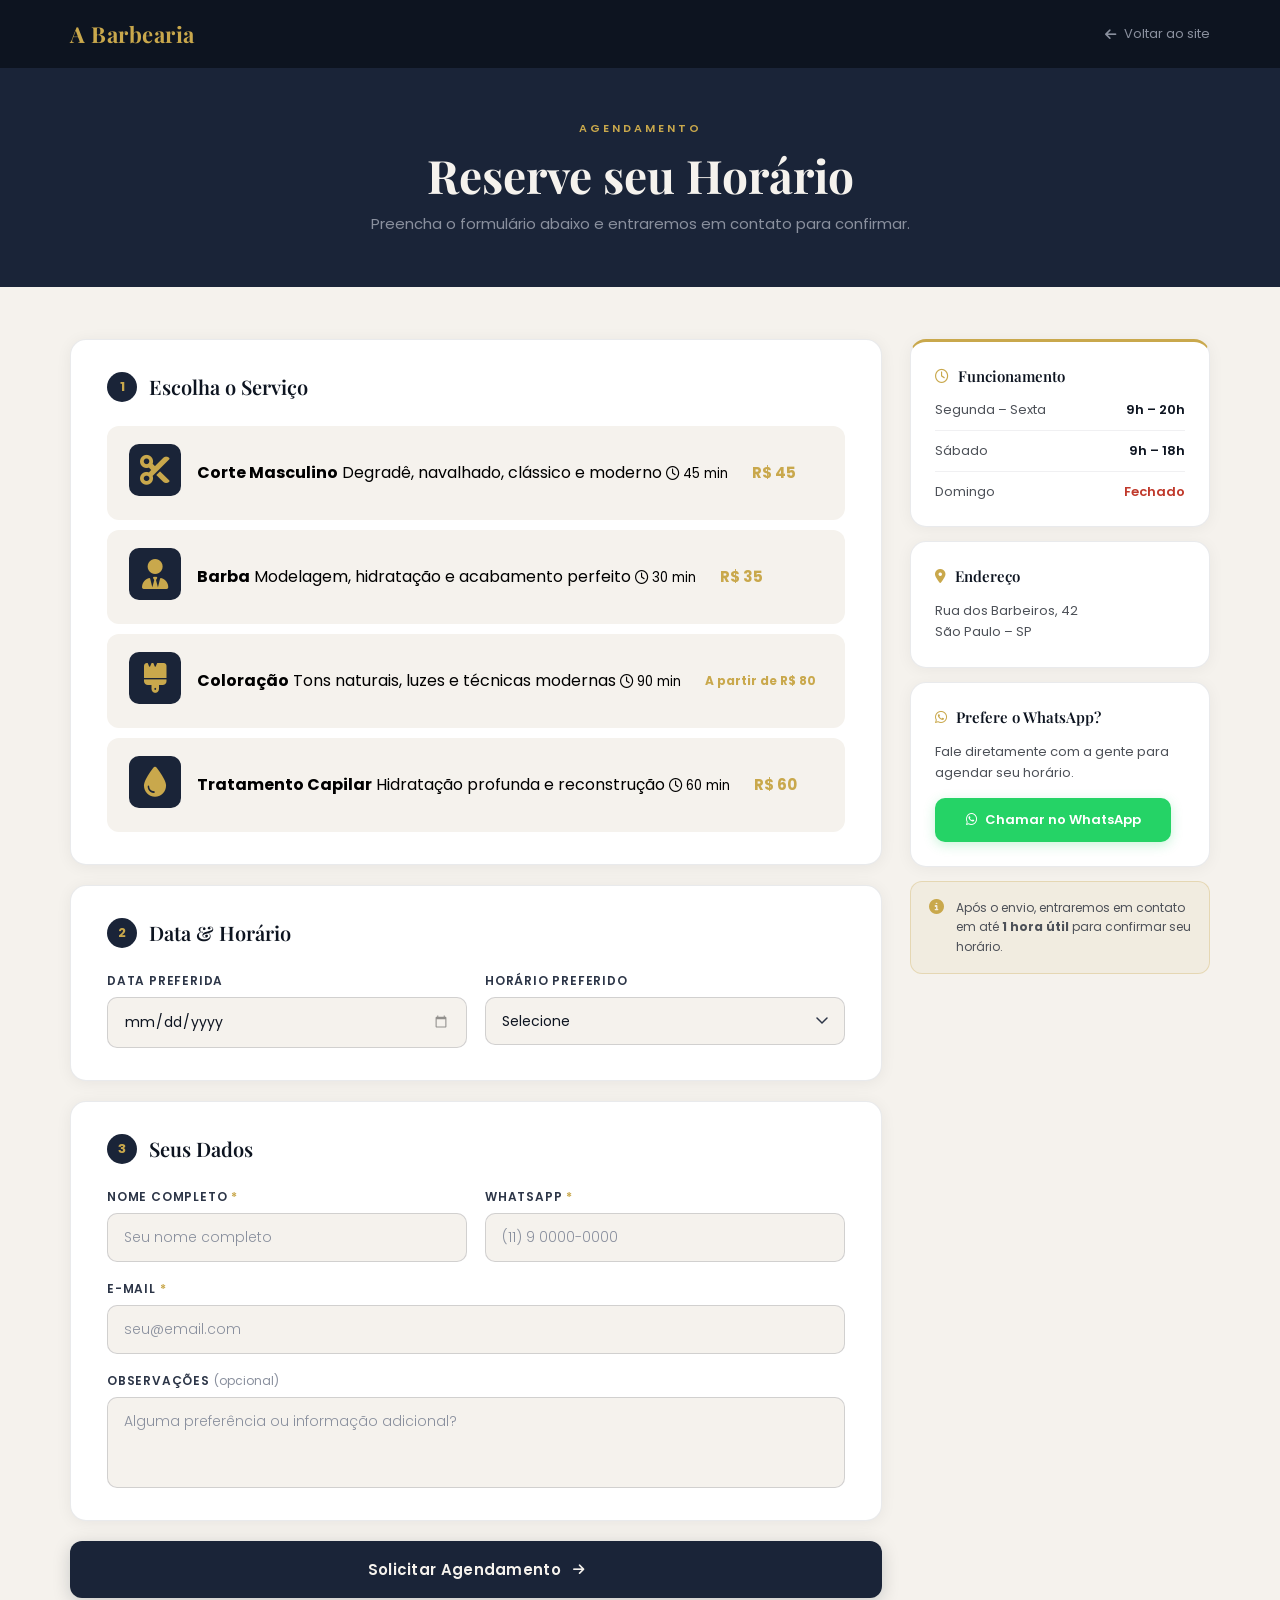
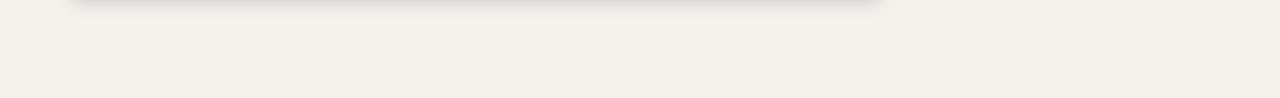
==== pages/agendamento.html @ f1ffbf0a "fix css" ====
<!DOCTYPE html>
<html lang="pt-BR">

<head>
    <meta charset="UTF-8">
    <meta name="viewport" content="width=device-width, initial-scale=1.0">
    <link rel="stylesheet" href="../style/style.css">
    <link rel="stylesheet" href="../style/agendamento.css">
    <link rel="preconnect" href="https://fonts.googleapis.com">
    <link rel="preconnect" href="https://fonts.gstatic.com" crossorigin>
    <link
        href="https://fonts.googleapis.com/css2?family=Playfair+Display:wght@400;500;600;700;800&family=Poppins:wght@300;400;500;600&display=swap"
        rel="stylesheet">
    <link rel="stylesheet" href="https://cdnjs.cloudflare.com/ajax/libs/font-awesome/6.5.0/css/all.min.css">
    <title>Agendamento — A Barbearia</title>
</head>

<body class="pagina-agendamento">

    <!-- Header -->
    <header class="header-agendamento">
        <div class="header-inner">
            <a href="../index.html" class="logo-link">
                <span class="logo-texto">A Barbearia</span>
            </a>
            <a href="../index.html" class="voltar-link">
                <i class="fa-solid fa-arrow-left"></i> Voltar ao site
            </a>
        </div>
    </header>

    <!-- Hero banner -->
    <div class="agendamento-hero">
        <span class="secao-label">Agendamento</span>
        <h1>Reserve seu Horário</h1>
        <p>Preencha o formulário abaixo e entraremos em contato para confirmar.</p>
    </div>

    <!-- Main -->
    <main class="agendamento-main">
        <div class="agendamento-layout">

            <!-- ── Coluna esquerda: Formulário ── -->
            <div class="formulario-wrapper">

                <!-- Bloco 1: Serviço -->
                <div class="form-bloco">
                    <h3><span class="bloco-num">1</span> Escolha o Serviço</h3>
                    <div class="servicos-opcoes">

                        <label class="servico-opcao">
                            <input type="radio" name="servico" value="corte">
                            <div class="opcao-card">
                                <div class="servico-icone">
                                    <i class="fa-solid fa-scissors"></i>
                                </div>
                                <div class="opcao-info">
                                    <strong>Corte Masculino</strong>
                                    <span>Degradê, navalhado, clássico e moderno</span>
                                    <small><i class="fa-regular fa-clock"></i> 45 min</small>
                                </div>
                                <span class="opcao-preco">R$ 45</span>
                            </div>
                        </label>

                        <label class="servico-opcao">
                            <input type="radio" name="servico" value="barba">
                            <div class="opcao-card">
                                <div class="servico-icone">
                                    <i class="fa-solid fa-user-tie"></i>
                                </div>
                                <div class="opcao-info">
                                    <strong>Barba</strong>
                                    <span>Modelagem, hidratação e acabamento perfeito</span>
                                    <small><i class="fa-regular fa-clock"></i> 30 min</small>
                                </div>
                                <span class="opcao-preco">R$ 35</span>
                            </div>
                        </label>

                        <label class="servico-opcao">
                            <input type="radio" name="servico" value="coloracao">
                            <div class="opcao-card">
                                <div class="servico-icone">
                                    <i class="fa-solid fa-brush"></i>
                                </div>
                                <div class="opcao-info">
                                    <strong>Coloração</strong>
                                    <span>Tons naturais, luzes e técnicas modernas</span>
                                    <small><i class="fa-regular fa-clock"></i> 90 min</small>
                                </div>
                                <span class="opcao-preco destaque">A partir de R$ 80</span>
                            </div>
                        </label>

                        <label class="servico-opcao">
                            <input type="radio" name="servico" value="tratamento">
                            <div class="opcao-card">
                                <div class="servico-icone">
                                    <i class="fa-solid fa-droplet"></i>
                                </div>
                                <div class="opcao-info">
                                    <strong>Tratamento Capilar</strong>
                                    <span>Hidratação profunda e reconstrução</span>
                                    <small><i class="fa-regular fa-clock"></i> 60 min</small>
                                </div>
                                <span class="opcao-preco">R$ 60</span>
                            </div>
                        </label>

                    </div>
                </div>

                <!-- Bloco 2: Data & Horário -->
                <div class="form-bloco">
                    <h3><span class="bloco-num">2</span> Data & Horário</h3>
                    <div class="data-horario-row">
                        <div class="campo">
                            <label for="data">Data preferida</label>
                            <input type="date" id="data" name="data">
                        </div>
                        <div class="campo">
                            <label for="horario">Horário preferido</label>
                            <select id="horario" name="horario">
                                <option value="" disabled selected>Selecione</option>
                                <option>09:00</option>
                                <option>09:30</option>
                                <option>10:00</option>
                                <option>10:30</option>
                                <option>11:00</option>
                                <option>11:30</option>
                                <option>14:00</option>
                                <option>14:30</option>
                                <option>15:00</option>
                                <option>15:30</option>
                                <option>16:00</option>
                                <option>16:30</option>
                                <option>17:00</option>
                                <option>17:30</option>
                                <option>18:00</option>
                                <option>18:30</option>
                                <option>19:00</option>
                                <option>19:30</option>
                            </select>
                        </div>
                    </div>
                </div>

                <!-- Bloco 3: Dados pessoais -->
                <div class="form-bloco">
                    <h3><span class="bloco-num">3</span> Seus Dados</h3>
                    <div class="campos-grid">

                        <div class="campo">
                            <label for="nome">Nome completo <span class="obrigatorio">*</span></label>
                            <input type="text" id="nome" name="nome" placeholder="Seu nome completo">
                        </div>

                        <div class="campo">
                            <label for="telefone">WhatsApp <span class="obrigatorio">*</span></label>
                            <input type="tel" id="telefone" name="telefone" placeholder="(11) 9 0000-0000">
                        </div>

                        <div class="campo campo-full">
                            <label for="email">E-mail <span class="obrigatorio">*</span></label>
                            <input type="email" id="email" name="email" placeholder="seu@email.com">
                        </div>

                        <div class="campo campo-full">
                            <label for="observacoes">Observações <span
                                    style="font-weight:400;text-transform:none;letter-spacing:0;color:var(--color-gray)">(opcional)</span></label>
                            <textarea id="observacoes" name="observacoes" rows="3"
                                placeholder="Alguma preferência ou informação adicional?"></textarea>
                        </div>

                    </div>
                </div>

                <button class="btn-agendar" type="submit">
                    Solicitar Agendamento <i class="fa-solid fa-arrow-right"></i>
                </button>

            </div>

            <!-- ── Coluna direita: Aside ── -->
            <aside class="agendamento-aside">

                <div class="aside-bloco destaque-aside">
                    <h4><i class="fa-regular fa-clock"></i> Funcionamento</h4>
                    <ul class="horarios-lista">
                        <li><span>Segunda – Sexta</span><strong>9h – 20h</strong></li>
                        <li><span>Sábado</span><strong>9h – 18h</strong></li>
                        <li class="fechado"><span>Domingo</span><strong>Fechado</strong></li>
                    </ul>
                </div>

                <div class="aside-bloco">
                    <h4><i class="fa-solid fa-location-dot"></i> Endereço</h4>
                    <p>Rua dos Barbeiros, 42<br>São Paulo – SP</p>
                </div>

                <div class="aside-bloco">
                    <h4><i class="fa-brands fa-whatsapp"></i> Prefere o WhatsApp?</h4>
                    <p>Fale diretamente com a gente para agendar seu horário.</p>
                    <a href="https://wa.me/+5511917957905" class="btn-whatsapp" target="_blank">
                        <i class="fa-brands fa-whatsapp"></i> Chamar no WhatsApp
                    </a>
                </div>

                <div class="aside-aviso">
                    <i class="fa-solid fa-circle-info"></i>
                    <p>Após o envio, entraremos em contato em até <strong>1 hora útil</strong> para confirmar seu
                        horário.</p>
                </div>

            </aside>

        </div>
    </main>

</body>

</html>
---- style/style.css ----
@import url('https://fonts.googleapis.com/css2?family=Poppins:ital,wght@0,100;0,200;0,300;0,400;0,500;0,600;0,700;0,800;0,900;1,100;1,200;1,300;1,400;1,500;1,600;1,700;1,800;1,900&family=Saira+Stencil:ital,wght@0,100..900;1,100..900&family=UnifrakturMaguntia&display=swap');
@import url('https://fonts.googleapis.com/css2?family=Playfair+Display:ital,wght@0,400..900;1,400..900&family=Poppins:ital,wght@0,100;0,200;0,300;0,400;0,500;0,600;0,700;0,800;0,900;1,100;1,200;1,300;1,400;1,500;1,600;1,700;1,800;1,900&family=Saira+Stencil:ital,wght@0,100..900;1,100..900&family=UnifrakturMaguntia&display=swap');

* {
    margin: 0px;
    padding: 0px;
}

:root {
    --color-black: #0D1420;
    --color-navy: #1A2438;
    --color-charcoal: #2C3547;
    --color-gray: #8A909E;
    --color-paragraf: #4d5158;
    --color-gold: #C9A84C;
    --color-offwhite: #F5F2ED;
}

html {
    scroll-behavior: smooth;
}

/* --- NAV BAR --- */
.navbar {
    display: flex;
    justify-content: space-between;
    align-items: center;
    padding: 20px 50px;
    background-color: var(--color-offwhite);
}

.navbar .logo img {
    max-height: 60px;
    width: auto;
}

.navbar nav .navlink {
    display: flex;
    list-style: none;
    gap: 30px;
}

.navbar nav .navlink a {
    font-family: 'Poppins', sans-serif;
    text-decoration: none;
    color: var(--color-black);
    font-size: 16px;
    font-weight: 500;
    transition: all 0.2s ease;
}

.navbar nav .navlink a:hover {
    color: var(--color-gold);
}

/* --- BOTÕES (Nav e Hero) --- */
.btn {
    font-family: 'Poppins', sans-serif;
    padding: 16px 24px;
    border-radius: 10px;
    text-decoration: none;
    font-weight: 500;
    font-size: 16px;
    transition: all 0.3s ease;
    display: inline-block;
}

.btn:hover {
    transform: translateY(-4px);
}

.btn-primary {
    background-color: var(--color-gold);
    color: var(--color-black);
    border: none;
}

.btn-primary:hover {
    background-color: #a78a3d;
}

.btn-outline {
    background-color: transparent;
    color: var(--color-offwhite);
    border: 1px solid var(--color-offwhite);
}

.btn-outline:hover {
    background-color: var(--color-offwhite);
    color: var(--color-black);
}

/* --- HERO SECTION --- */
.hero {
    background-color: var(--color-navy);
    padding: 80px 50px;
    min-height: 60vh;
    display: flex;
    flex-direction: column;
    justify-content: center;
}

.hero-content {
    max-width: 600px;
}

.eyebrow {
    font-family: 'Poppins', sans-serif;
    color: var(--color-gold);
    font-size: 14px;
    font-weight: 600;
    letter-spacing: 1px;
    text-transform: uppercase;
    display: block;
    margin-bottom: 20px;
}

.hero h1 {
    font-family: 'Playfair Display', serif;
    font-size: 56px;
    line-height: 1.2;
    margin-bottom: 20px;
    color: var(--color-offwhite);
}

.hero-description {
    font-family: 'Poppins', sans-serif;
    color: var(--color-gray);
    font-size: 18px;
    line-height: 1.6;
    margin-bottom: 40px;
    max-width: 500px;
}

.hero-buttons {
    display: flex;
    gap: 20px;
    margin-bottom: 50px;
}

/* --- ESTATÍSTICAS DO HERO --- */
.hero-stats {
    display: flex;
    gap: 40px;
}

.stat-item h3 {
    font-family: 'Playfair Display', serif;
    color: var(--color-gold);
    font-size: 28px;
    margin-bottom: 5px;
}

.stat-item p {
    font-family: 'Poppins', sans-serif;
    color: var(--color-gray);
    font-size: 14px;
}

.star {
    font-size: 20px;
}

/* --- TRUST BAR --- */
.trust-bar {
    background-color: var(--color-charcoal);
    padding: 25px 50px;
}

.trust-list {
    display: flex;
    justify-content: space-between;
    list-style: none;
    color: var(--color-offwhite);
    font-family: 'Poppins', sans-serif;
    font-size: 14px;
}

/* ========================================
SEÇÃO: NOSSOS SERVIÇOS
======================================== */

.servicos {
    background-color: var(--color-offwhite);
    padding: 80px 80px 170px;
    
}

.servicos-header {
    display: flex;
    flex-direction: column;
    align-items: center;
    text-align: center;
    margin-bottom: 50px;
}

.secao-label {
    font-family: 'Poppins', sans-serif;
    font-size: 12px;
    font-weight: 600;
    letter-spacing: 2px;
    color: var(--color-gold);
    text-transform: uppercase;
    margin-bottom: 12px;
}

.servicos-header h2 {
    font-family: 'Playfair Display', serif;
    font-size: 42px;
    font-weight: 700;
    color: var(--color-black);
    margin-bottom: 12px;
}

.servicos-header p {
    font-family: 'Poppins', sans-serif;
    font-size: 16px;
    font-weight: 400;
    color: var(--color-paragraf);
}

.servicos-grid {
    display: grid;
    grid-template-columns: repeat(4, 1fr);
    gap: 24px;
    max-width: 1200px;
    margin: 0 auto;
}

.servico-card {
    background-color: #ffffff;
    border-radius: 12px;
    padding: 28px 24px;
    display: flex;
    flex-direction: column;
    gap: 10px;
    box-shadow: 0 2px 12px rgba(13, 20, 32, 0.07);
    transition: transform 0.25s ease, box-shadow 0.25s ease;
    border: 1px solid rgba(138, 144, 158, 0.15);
}

.servico-card:hover {
    transform: translateY(-5px);
    box-shadow: 0 8px 28px rgba(13, 20, 32, 0.13);
}

.servico-icone {
    font-size: 30px;
    background-color: var(--color-navy);
    width: 52px;
    height: 52px;
    border-radius: 10px;
    display: flex;
    align-items: center;
    justify-content: center;
    margin-bottom: 6px;
}

.servico-icone i{
    color: var(--color-gold);
}

.servico-card h3 {
    font-family: 'Playfair Display', serif;
    font-size: 18px;
    font-weight: 600;
    color: var(--color-black);
}

.servico-card p {
    font-family: 'Poppins', sans-serif;
    font-size: 13px;
    font-weight: 400;
    color: var(--color-paragraf);
    line-height: 1.5;
    flex: 1;
}

.servico-rodape {
    display: flex;
    align-items: center;
    justify-content: space-between;
    margin-top: 12px;
    padding-top: 16px;
    border-top: 1px solid rgba(138, 144, 158, 0.2);
}

.servico-preco {
    font-family: 'Poppins', sans-serif;
    font-size: 15px;
    font-weight: 600;
    color: var(--color-gold);
}

.destaque-preco {
    font-size: 13px;
}

.servico-link {
    font-family: 'Poppins', sans-serif;
    font-size: 14px;
    font-weight: 500;
    color: var(--color-navy);
    text-decoration: none;
    border: var(--color-navy) 2px solid;
    padding: 10px;
    border-radius: 10px;
    transition: all 0.3s ease;
}

.servico-link:hover {
    color: var(--color-offwhite);
    letter-spacing: 0.5px;
    transform: scale(1.1);
    background-color: var(--color-navy);

}

/* ========================================
   SEÇÃO: GALERIA DE ESTILOS
   ======================================== */

.galeria {
    background-color: var(--color-black);
    padding: 92px 80px 82px;
}

.galeria-header {
    display: flex;
    flex-direction: column;
    align-items: center;
    text-align: center;

    margin-bottom: 42px;
}

.galeria-header h2 {
    font-family: 'Playfair Display', serif;
    font-size: 42px;
    font-weight: 700;
    line-height: 1.1;

    color: var(--color-offwhite);
}

/* ========================================
   GRID DA GALERIA
   ======================================== */

.galeria-grid {
    max-width: 1200px;

    margin: 0 auto;

    display: grid;

    grid-template-columns: 1.32fr 1fr 1fr 1.32fr;

    grid-template-rows: 200px 200px;
  
    gap: 12px;

    grid-template-areas:
        "foto1 foto2 foto4 foto6"
        "foto1 foto3 foto5 foto6";
}

/* ========================================
   POSICIONAMENTO DAS FOTOS
   ======================================== */

.foto-1 {
    grid-area: foto1;
}

.foto-2 {
    grid-area: foto2;
}

.foto-3 {
    grid-area: foto3;
}

.foto-4 {
    grid-area: foto4;
}

.foto-5 {
    grid-area: foto5;
}

.foto-6 {
    grid-area: foto6;
}

/* ========================================
   ITENS
   ======================================== */

.galeria-item {
    position: relative;

    background-color: var(--color-charcoal);

    border-radius: 8px;

    overflow: hidden;

    cursor: pointer;
}

.galeria-item img {
    width: 100%;
    height: 100%;

    display: block;

    object-fit: cover;
}

/* ========================================
   HOVER OVERLAY
   ======================================== */

.galeria-item::after {
    content: '';

    position: absolute;
    inset: 0;

    background-color: rgba(13, 20, 32, 0);

    transition: background-color 0.3s ease;
}

.galeria-item:hover::after {
    background-color: rgba(13, 20, 32, 0.45);
}


.galeria-botao {
    display: flex;
    justify-content: center;
    margin-top: 34px;
}

.btn-galeria {
    font-family: 'Poppins', sans-serif;
    font-size: 15px;
    font-weight: 400;
    color: var(--color-offwhite);
    text-decoration: none;
    border: 1px solid var(--color-offwhite);
    padding: 14px 36px;
    border-radius: 8px;
    transition: all 0.3s ease;
}

.btn-galeria:hover {
    background-color: var(--color-offwhite);
    color: var(--color-black);
    transform: translateY(-3px);
}

/* ========================================
   RESPONSIVO
   ======================================== */
@media (max-width: 900px) {

    .galeria {
        padding: 72px 24px;
    }

    .galeria-grid {
        grid-template-columns: 1fr 1fr;

        grid-template-rows: repeat(4, 200px);

        grid-template-areas:
            "foto1 foto1"
            "foto2 foto4"
            "foto3 foto5"
            "foto6 foto6";
    }
}

@media (max-width: 520px) {

    .galeria-header h2 {
        font-size: 34px;
    }

    .galeria-grid {
        grid-template-columns: 1fr;

        grid-template-rows: repeat(6, 200px);

        grid-template-areas:
            "foto1"
            "foto2"
            "foto3"
            "foto4"
            "foto5"
            "foto6";
    }
}


.quem-somos {
    background-color: var(--color-offwhite);
    display: flex;
    justify-content: center;
    align-items: center;
    text-align: center;
    padding: 50px;
    gap: 100px;
    height: 425px;
}

.quem-somos .textos {
    display: flex;
    flex-direction: column;
    text-align: start;
    max-width: 550px;
}

.quem-somos .textos h1 {
    font-family: 'Playfair Display', serif;
    font-size: 16px;
    font-weight: 500;
    color: var(--color-gold);
    margin-bottom: 20px;
}

.quem-somos .textos h2 {
    font-family: 'Playfair Display', serif;
    font-size: 36px;
    font-weight: 500;
    color: var(--color-black);
    margin-bottom: 20px;
}

.quem-somos .textos p {
    font-family: 'Poppins', sans-serif;
    font-size: 18px;
    font-weight: 400;
    color: var(--color-paragraf);
    margin-bottom: 30px;
    text-align: justify;
}

.quem-somos .textos a {
    font-family: 'Poppins', sans-serif;
    font-size: 16px;
    font-weight: 400;
    color: var(--color-offwhite);
    width: fit-content;
    background-color: var(--color-navy);
    margin-bottom: 20px;
    text-decoration: none;
    padding: 16px;
    border-radius: 10px;
    transition: all 0.2s ease;
}

.quem-somos .textos a:hover {
    background-color: var(--color-charcoal);
    transform: translateY(-4px);
}

.quem-somos .barbeiros {
    display: flex;
    gap: 60px;
}

.quem-somos .barbeiros-grid {
    display: flex;
    flex-direction: column;
    text-align: center;
    justify-content: center;
}

.quem-somos .barbeiros-grid img {
    background-color: var(--color-charcoal);
    width: 225px;
    height: 250px;
    border-radius: 10px;
    margin-bottom: 10px;
}

.quem-somos .barbeiros-grid h3 {
    font-family: 'Playfair Display', serif;
    font-size: 18px;
    font-weight: 400;
    color: var(--color-black);
}

.quem-somos .barbeiros-grid p {
    font-family: 'Poppins', sans-serif;
    font-size: 14px;
    font-weight: 400;
    color: var(--color-gold);
}

.depoimentos {
    background-color: var(--color-navy);
    display: flex;
    flex-direction: column;
    justify-content: center;
    align-items: center;
    text-align: center;
    padding: 50px;
    height: 400px;
}

.depoimentos h1 {
    font-family: 'Playfair Display', serif;
    font-size: 14px;
    font-weight: 500;
    color: var(--color-gold);
    margin-bottom: 10px;
}

.depoimentos h2 {
    font-family: 'Playfair Display', serif;
    font-size: 46px;
    font-weight: 600;
    color: var(--color-offwhite);
    margin-bottom: 50px;
}

.depoimentos .depoimentos-container {
    display: flex;
    gap: 30px;
}

.depoimentos .depoimentos-container .depoimentos-grid {
    display: flex;
    flex-direction: column;
    text-align: start;
    justify-content: start;
    background-color: var(--color-charcoal);
    padding: 30px;
    border-radius: 10px;
    border: 1px solid var(--color-gray);
    box-shadow: 0px 0px 10px 0px rgba(0, 0, 0, 0.25);
}

.depoimentos .depoimentos-container .depoimentos-grid .estrelas {
    font-family: 'Poppins', sans-serif;
    font-size: 14px;
    font-weight: 400;
    color: var(--color-gold);
    margin-bottom: 10px;
}

.depoimentos .depoimentos-container .depoimentos-grid p {
    font-family: 'Poppins', sans-serif;
    font-size: 14px;
    font-weight: 400;
    color: var(--color-offwhite);
    margin-bottom: 10px;
    text-align: justify;
}

.depoimentos .depoimentos-container .depoimentos-grid hr {
    margin-top: 25px;
    margin-bottom: 10px;
}

.cta {
    display: flex;
    flex-direction: column;
    justify-content: center;
    align-items: center;
    text-align: center;
    padding: 50px;
    background-color: var(--color-black);
}

.cta .textos h1 {
    font-family: 'Playfair Display', serif;
    font-size: 42px;
    font-weight: 800;
    color: var(--color-offwhite);
    margin-bottom: 10px;
}

.cta .textos p {
    font-family: 'Poppins', sans-serif;
    font-size: 16px;
    font-weight: 400;
    color: #a3a9b7;
    margin-bottom: 50px;
}

.cta .botoes a {
    font-family: 'Poppins', sans-serif;
    font-size: 16px;
    font-weight: 400;
    color: var(--color-offwhite);
    text-decoration: none;
    padding: 16px;
    border-radius: 10px;
    transition: all 0.3s ease;
    display: inline-block;
}

.cta .botoes a:hover {
    transform: translateY(-4px);
}

.cta .botoes a.agendar-horario {
    background-color: var(--color-gold);
    margin-right: 10px;
    color: var(--color-black);
}

.cta .botoes a.agendar-horario:hover {
    background-color: #a78a3d;
}

.cta .botoes a.ver-servicos {
    border: 1px solid var(--color-offwhite);
    color: var(--color-offwhite);
}

.cta .botoes a.ver-servicos:hover {
    background-color: var(--color-offwhite);
    color: var(--color-black);
}

footer {
    display: flex;
    flex-direction: column;
    justify-content: space-between;
    align-items: center;
    text-align: center;
    padding: 50px;
    background-color: var(--color-black);
    color: var(--color-offwhite);
}

footer .footer-container {
    display: flex;
    justify-content: space-between;
    gap: 120px;
}

footer .footer-container .brand .logo img {
    width: 120px;
}

footer .footer-container .brand address {
    text-align: start;
    color: #8A909E;
    font-size: 16px;
}

footer .footer-container nav {
    display: flex;
    text-align: start;
    justify-content: start;
}

footer .footer-container .links {
    display: flex;
    flex-direction: column;
    text-align: start;
    justify-content: start;
    margin: 0px 30px 0px 30px;
}

footer .footer-container .links h4 {
    margin-bottom: 10px;
}

footer .footer-container .links ul li {
    list-style: none;
    margin-bottom: 2px;
    color: #8A909E;
}

footer .footer-container .links ul li a {
    text-decoration: none;
    transition: all 0.1s ease;
    color: #8A909E;
}

footer .footer-container .links ul li a:hover {
    color: var(--color-offwhite);
    text-decoration: underline;
}

footer .social {
    display: flex;
    flex-direction: column;
    gap: 20px;
    font-size: 26px;
}

footer .social a {
    text-decoration: none;
    color: var(--color-offwhite);
    transition: all 0.2s ease;
}

footer .social a:hover {
    color: var(--color-gold);
    transform: translateY(-4px);
}

footer .copyright {
    width: 90vw;
    margin-top: 50px;
    color: #8A909E;
}

footer .copyright hr {
    margin-bottom: 20px;
}
---- style/agendamento.css ----
/* ========================================
   AGENDAMENTO — CSS  (fundo claro)
   Salvar em: ./style/agendamento.css
   ======================================== */

.pagina-agendamento {
    background-color: var(--color-offwhite);
    min-height: 100vh;
    font-family: 'Poppins', sans-serif;
}

/* ─────────────────────────────────────────
   HEADER
───────────────────────────────────────── */
.header-agendamento {
    background-color: var(--color-black);
    height: 68px;
    display: flex;
    align-items: center;
    padding: 0 60px;
    position: sticky;
    top: 0;
    z-index: 100;
}

.header-inner {
    width: 100%;
    max-width: 1140px;
    margin: 0 auto;
    display: flex;
    justify-content: space-between;
    align-items: center;
}

.logo-link { text-decoration: none; }

.logo-texto {
    font-family: 'Playfair Display', serif;
    font-size: 22px;
    font-weight: 700;
    color: var(--color-gold);
    letter-spacing: 0.5px;
}

.voltar-link {
    font-size: 13px;
    font-weight: 400;
    color: var(--color-gray);
    text-decoration: none;
    display: flex;
    align-items: center;
    gap: 8px;
    transition: color 0.2s ease;
}

.voltar-link:hover { color: var(--color-offwhite); }

/* ─────────────────────────────────────────
   HERO BANNER (faixa escura sob o header)
───────────────────────────────────────── */
.agendamento-hero {
    background-color: var(--color-navy);
    padding: 52px 60px;
    text-align: center;
}

.agendamento-hero .secao-label {
    font-size: 11px;
    font-weight: 600;
    letter-spacing: 3px;
    color: var(--color-gold);
    text-transform: uppercase;
    display: block;
    margin-bottom: 12px;
}

.agendamento-hero h1 {
    font-family: 'Playfair Display', serif;
    font-size: 46px;
    font-weight: 700;
    color: var(--color-offwhite);
    margin-bottom: 10px;
    line-height: 1.15;
}

.agendamento-hero p {
    font-size: 15px;
    color: var(--color-gray);
}

/* ─────────────────────────────────────────
   MAIN
───────────────────────────────────────── */
.agendamento-main {
    max-width: 1140px;
    margin: 0 auto;
    padding: 52px 40px 100px;
}

/* ─────────────────────────────────────────
   LAYOUT: 2 colunas
───────────────────────────────────────── */
.agendamento-layout {
    display: grid;
    grid-template-columns: 1fr 300px;
    gap: 28px;
    align-items: start;
}

/* ─────────────────────────────────────────
   BLOCOS DO FORMULÁRIO
───────────────────────────────────────── */
.formulario-wrapper {
    display: flex;
    flex-direction: column;
    gap: 20px;
}

.form-bloco {
    background-color: #ffffff;
    border: 1px solid rgba(44, 53, 71, 0.1);
    border-radius: 16px;
    padding: 32px 36px;
    box-shadow: 0 2px 16px rgba(13, 20, 32, 0.06);
}

.form-bloco h3 {
    font-family: 'Playfair Display', serif;
    font-size: 20px;
    font-weight: 600;
    color: var(--color-black);
    margin-bottom: 24px;
    display: flex;
    align-items: center;
    gap: 12px;
}

.bloco-num {
    width: 30px;
    height: 30px;
    background-color: var(--color-navy);
    color: var(--color-gold);
    border-radius: 50%;
    font-family: 'Poppins', sans-serif;
    font-size: 13px;
    font-weight: 700;
    display: inline-flex;
    align-items: center;
    justify-content: center;
    flex-shrink: 0;
}

/* ─────────────────────────────────────────
   CARDS DE SERVIÇO
───────────────────────────────────────── */
.servicos-opcoes {
    display: flex;
    flex-direction: column;
    gap: 10px;
}

.servico-opcao input[type="radio"] { display: none; }

.opcao-card {
    display: flex;
    align-items: center;
    gap: 16px;
    background-color: var(--color-offwhite);
    border: 2px solid transparent;
    border-radius: 12px;
    padding: 16px 20px;
    cursor: pointer;
    transition: border-color 0.2s ease, background-color 0.2s ease, transform 0.15s ease;
}

.opcao-card:hover {
    border-color: rgba(201, 168, 76, 0.4);
    transform: translateX(4px);
}

.servico-opcao input:checked + .opcao-card {
    border-color: var(--color-gold);
    background-color: rgba(201, 168, 76, 0.06);
}

.opcao-preco {
    font-size: 15px;
    font-weight: 700;
    color: var(--color-gold);
    white-space: nowrap;
    margin-left: 8px;
}

.opcao-preco.destaque { font-size: 12px; }

/* ─────────────────────────────────────────
   DATA & HORÁRIO
───────────────────────────────────────── */
.data-horario-row {
    display: grid;
    grid-template-columns: 1fr 1fr;
    gap: 18px;
}

/* ─────────────────────────────────────────
   CAMPOS
───────────────────────────────────────── */
.campos-grid {
    display: grid;
    grid-template-columns: 1fr 1fr;
    gap: 18px;
}

.campo-full { grid-column: 1 / -1; }

.campo {
    display: flex;
    flex-direction: column;
    gap: 7px;
}

.campo label {
    font-size: 12px;
    font-weight: 600;
    color: var(--color-charcoal);
    text-transform: uppercase;
    letter-spacing: 0.8px;
}

.obrigatorio { color: var(--color-gold); }

.campo input,
.campo select,
.campo textarea {
    background-color: var(--color-offwhite);
    border: 1.5px solid rgba(44, 53, 71, 0.18);
    border-radius: 10px;
    color: var(--color-black);
    font-family: 'Poppins', sans-serif;
    font-size: 14px;
    padding: 13px 16px;
    outline: none;
    transition: border-color 0.2s ease, box-shadow 0.2s ease;
    resize: none;
    appearance: none;
    -webkit-appearance: none;
}

.campo select {
    background-image: url("data:image/svg+xml,%3Csvg xmlns='http://www.w3.org/2000/svg' width='12' height='8' viewBox='0 0 12 8'%3E%3Cpath d='M1 1l5 5 5-5' stroke='%232C3547' stroke-width='1.5' fill='none' stroke-linecap='round'/%3E%3C/svg%3E");
    background-repeat: no-repeat;
    background-position: right 16px center;
    padding-right: 40px;
    cursor: pointer;
}

.campo input[type="date"]::-webkit-calendar-picker-indicator {
    opacity: 0.4;
    cursor: pointer;
}

.campo input::placeholder,
.campo textarea::placeholder {
    color: var(--color-gray);
    font-weight: 300;
}

.campo select option { background-color: #fff; }

.campo input:focus,
.campo select:focus,
.campo textarea:focus {
    border-color: var(--color-gold);
    box-shadow: 0 0 0 3px rgba(201, 168, 76, 0.12);
}

/* ─────────────────────────────────────────
   DIVISOR entre blocos de campos
───────────────────────────────────────── */
.campo-divider {
    grid-column: 1 / -1;
    height: 1px;
    background-color: rgba(44, 53, 71, 0.08);
    margin: 4px 0;
}

/* ─────────────────────────────────────────
   BOTÃO PRINCIPAL
───────────────────────────────────────── */
.btn-agendar {
    font-family: 'Poppins', sans-serif;
    font-size: 15px;
    font-weight: 600;
    color: var(--color-offwhite);
    background-color: var(--color-navy);
    border: none;
    padding: 17px 36px;
    border-radius: 12px;
    cursor: pointer;
    display: flex;
    align-items: center;
    justify-content: center;
    gap: 12px;
    width: 100%;
    letter-spacing: 0.3px;
    transition: background-color 0.25s ease, transform 0.25s ease, box-shadow 0.25s ease;
    box-shadow: 0 4px 18px rgba(13, 20, 32, 0.18);
}

.btn-agendar:hover {
    background-color: var(--color-charcoal);
    transform: translateY(-3px);
    box-shadow: 0 8px 28px rgba(13, 20, 32, 0.22);
}

.btn-agendar i {
    font-size: 13px;
    transition: transform 0.2s ease;
}

.btn-agendar:hover i { transform: translateX(4px); }

/* ─────────────────────────────────────────
   ASIDE
───────────────────────────────────────── */
.agendamento-aside {
    display: flex;
    flex-direction: column;
    gap: 14px;
    position: sticky;
    top: 88px;
}

.aside-bloco {
    background-color: #ffffff;
    border: 1px solid rgba(44, 53, 71, 0.1);
    border-radius: 16px;
    padding: 24px;
    box-shadow: 0 2px 16px rgba(13, 20, 32, 0.05);
}

/* Bloco de horários: destaque com faixa dourada no topo */
.aside-bloco.destaque-aside {
    border-top: 3px solid var(--color-gold);
}

.aside-bloco h4 {
    font-family: 'Playfair Display', serif;
    font-size: 15px;
    font-weight: 600;
    color: var(--color-black);
    margin-bottom: 14px;
    display: flex;
    align-items: center;
    gap: 9px;
}

.aside-bloco h4 i {
    color: var(--color-gold);
    font-size: 14px;
}

.aside-bloco p {
    font-size: 13px;
    color: var(--color-paragraf);
    line-height: 1.65;
}

/* Lista de horários */
.horarios-lista {
    list-style: none;
    display: flex;
    flex-direction: column;
    gap: 10px;
}

.horarios-lista li {
    display: flex;
    justify-content: space-between;
    align-items: center;
    font-size: 13px;
    padding-bottom: 10px;
    border-bottom: 1px solid rgba(44, 53, 71, 0.07);
}

.horarios-lista li:last-child {
    padding-bottom: 0;
    border-bottom: none;
}

.horarios-lista li span { color: var(--color-paragraf); }

.horarios-lista li strong {
    color: var(--color-black);
    font-weight: 600;
}

.horarios-lista li.fechado strong { color: #c0392b; }

/* Botão WhatsApp */
.btn-whatsapp {
    display: inline-flex;
    align-items: center;
    gap: 8px;
    margin-top: 14px;
    font-family: 'Poppins', sans-serif;
    font-size: 13px;
    font-weight: 600;
    color: #fff;
    background-color: #25D366;
    text-decoration: none;
    padding: 12px 18px;
    border-radius: 10px;
    width: 200px;
    justify-content: center;
    transition: background-color 0.2s ease, transform 0.2s ease;
    box-shadow: 0 3px 12px rgba(37, 211, 102, 0.25);
}

.btn-whatsapp:hover {
    background-color: #1ebe5d;
    transform: translateY(-2px);
}

/* Aviso */
.aside-aviso {
    display: flex;
    gap: 12px;
    align-items: flex-start;
    background-color: rgba(201, 168, 76, 0.08);
    border: 1px solid rgba(201, 168, 76, 0.3);
    border-radius: 12px;
    padding: 16px 18px;
}

.aside-aviso i {
    color: var(--color-gold);
    font-size: 15px;
    margin-top: 1px;
    flex-shrink: 0;
}

.aside-aviso p {
    font-size: 12px;
    color: var(--color-paragraf);
    line-height: 1.65;
}
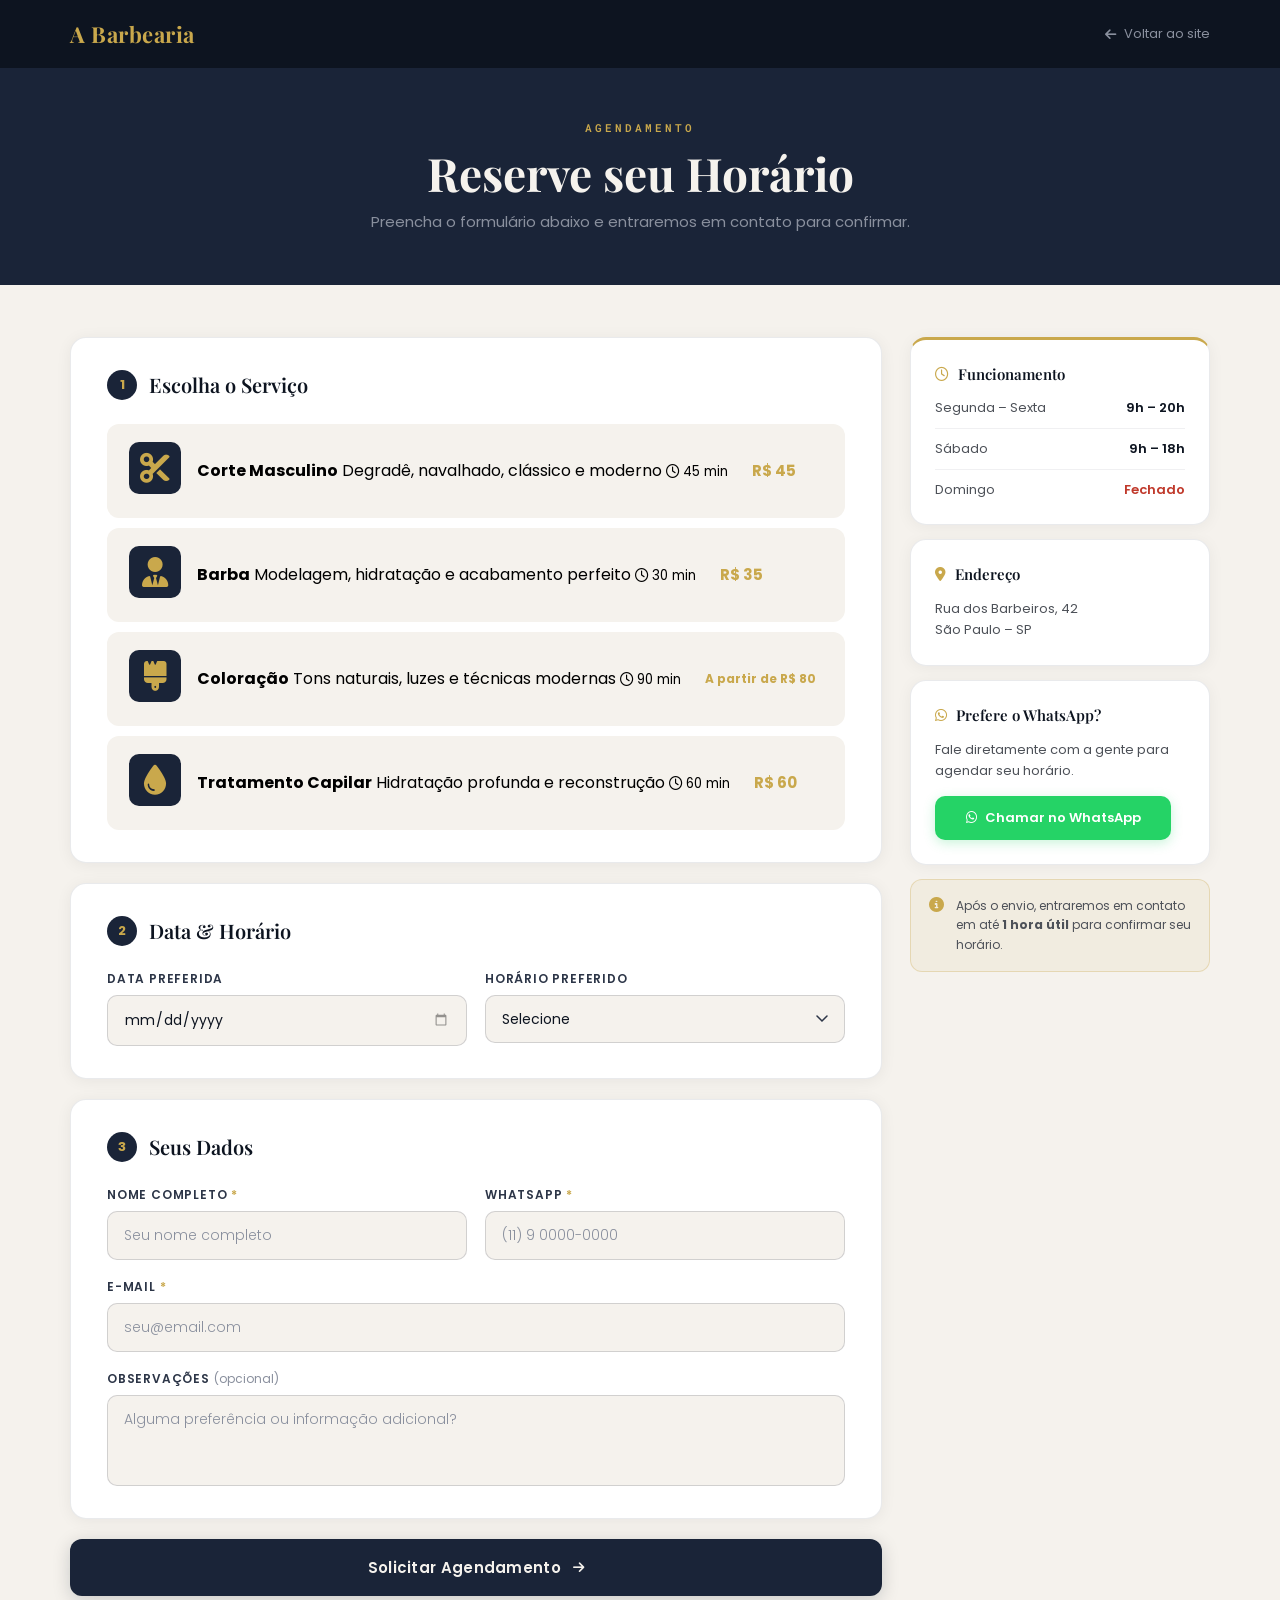
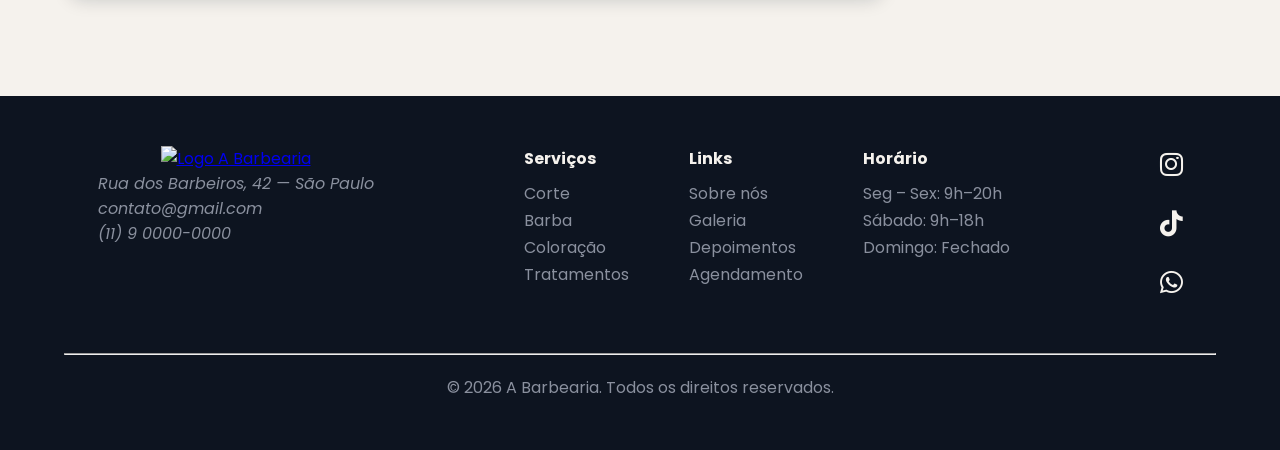
==== commit bb696a93: "Criação da página de galeria, ancoras arrumadas e botões linkados" ====
--- a/pages/agendamento.html
+++ b/pages/agendamento.html
@@ -218,6 +218,59 @@
         </div>
     </main>
 
+    <footer id="footer">
+        <div class="footer-container">
+            <div class="brand">
+                <div class="logo">
+                    <a href="index.html"><img src="./midias/images/logos/logo-com-texto-branco.png"
+                            alt="Logo A Barbearia" /></a>
+                </div>
+                <address>
+                    <p>Rua dos Barbeiros, 42 — São Paulo</p>
+                    <p>contato@gmail.com</p>
+                    <p>(11) 9 0000-0000</p>
+                </address>
+            </div>
+            <nav>
+                <div class="links">
+                    <h4>Serviços</h4>
+                    <ul>
+                        <li><a href="./pages/agendamento.html">Corte</a></li>
+                        <li><a href="./pages/agendamento.html">Barba</a></li>
+                        <li><a href="./pages/agendamento.html">Coloração</a></li>
+                        <li><a href="./pages/agendamento.html">Tratamentos</a></li>
+                    </ul>
+                </div>
+                <div class="links">
+                    <h4>Links</h4>
+                    <ul>
+                        <li><a href="#">Sobre nós</a></li>
+                        <li><a href="#">Galeria</a></li>
+                        <li><a href="#">Depoimentos</a></li>
+                        <li><a href="#">Agendamento</a></li>
+                    </ul>
+                </div>
+                <div class="links">
+                    <h4>Horário</h4>
+                    <ul>
+                        <li>Seg – Sex: 9h–20h</li>
+                        <li>Sábado: 9h–18h</li>
+                        <li>Domingo: Fechado</li>
+                    </ul>
+                </div>
+            </nav>
+            <div class="social">
+                <a href="#"><i class="fa-brands fa-instagram"></i></a>
+                <a href="#"><i class="fa-brands fa-tiktok"></i></a>
+                <a href="#"><i class="fa-brands fa-whatsapp"></i></a>
+            </div>
+        </div>
+        <div class="copyright">
+            <hr />
+            <p>© 2026 A Barbearia. Todos os direitos reservados.</p>
+        </div>
+    </footer>
+
 </body>
 
 </html>
--- a/style/style.css
+++ b/style/style.css
@@ -1,5 +1,6 @@
 @import url('https://fonts.googleapis.com/css2?family=Poppins:ital,wght@0,100;0,200;0,300;0,400;0,500;0,600;0,700;0,800;0,900;1,100;1,200;1,300;1,400;1,500;1,600;1,700;1,800;1,900&family=Saira+Stencil:ital,wght@0,100..900;1,100..900&family=UnifrakturMaguntia&display=swap');
 @import url('https://fonts.googleapis.com/css2?family=Playfair+Display:ital,wght@0,400..900;1,400..900&family=Poppins:ital,wght@0,100;0,200;0,300;0,400;0,500;0,600;0,700;0,800;0,900;1,100;1,200;1,300;1,400;1,500;1,600;1,700;1,800;1,900&family=Saira+Stencil:ital,wght@0,100..900;1,100..900&family=UnifrakturMaguntia&display=swap');
+@import url('https://fonts.googleapis.com/css2?family=Cormorant+Garamond:ital,wght@0,300..700;1,300..700&family=Montserrat:ital,wght@0,100..900;1,100..900&family=Prata&family=Roboto+Mono:ital,wght@0,100..700;1,100..700&display=swap');
 
 * {
     margin: 0px;
@@ -23,15 +24,20 @@
 /* --- NAV BAR --- */
 .navbar {
     display: flex;
+    margin: auto;
+    height: 70px;
     justify-content: space-between;
     align-items: center;
     padding: 20px 50px;
     background-color: var(--color-offwhite);
 }
 
+.navbar .logo {
+    width: 100px;
+}
+
 .navbar .logo img {
-    max-height: 60px;
-    width: auto;
+    width: 100%;
 }
 
 .navbar nav .navlink {
@@ -62,7 +68,6 @@
     font-weight: 500;
     font-size: 16px;
     transition: all 0.3s ease;
-    display: inline-block;
 }
 
 .btn:hover {
@@ -195,11 +200,11 @@
 }
 
 .secao-label {
-    font-family: 'Poppins', sans-serif;
+    font-family: 'Roboto Mono';
     font-size: 12px;
     font-weight: 600;
     letter-spacing: 2px;
-    color: var(--color-gold);
+    color: #9f8028;
     text-transform: uppercase;
     margin-bottom: 12px;
 }
@@ -261,7 +266,7 @@
 }
 
 .servico-card h3 {
-    font-family: 'Playfair Display', serif;
+    font-family: 'Poppins';
     font-size: 18px;
     font-weight: 600;
     color: var(--color-black);
@@ -289,7 +294,7 @@
     font-family: 'Poppins', sans-serif;
     font-size: 15px;
     font-weight: 600;
-    color: var(--color-gold);
+    color: #9f8028;
 }
 
 .destaque-preco {
@@ -310,15 +315,10 @@
 
 .servico-link:hover {
     color: var(--color-offwhite);
-    letter-spacing: 0.5px;
-    transform: scale(1.1);
+    transform: translateY(-4px);
     background-color: var(--color-navy);
-
-}
-
-/* ========================================
-   SEÇÃO: GALERIA DE ESTILOS
-   ======================================== */
+}
+
 
 .galeria {
     background-color: var(--color-black);
@@ -459,51 +459,12 @@
 .btn-galeria:hover {
     background-color: var(--color-offwhite);
     color: var(--color-black);
-    transform: translateY(-3px);
+    transform: translateY(-4px);
 }
 
 /* ========================================
    RESPONSIVO
    ======================================== */
-@media (max-width: 900px) {
-
-    .galeria {
-        padding: 72px 24px;
-    }
-
-    .galeria-grid {
-        grid-template-columns: 1fr 1fr;
-
-        grid-template-rows: repeat(4, 200px);
-
-        grid-template-areas:
-            "foto1 foto1"
-            "foto2 foto4"
-            "foto3 foto5"
-            "foto6 foto6";
-    }
-}
-
-@media (max-width: 520px) {
-
-    .galeria-header h2 {
-        font-size: 34px;
-    }
-
-    .galeria-grid {
-        grid-template-columns: 1fr;
-
-        grid-template-rows: repeat(6, 200px);
-
-        grid-template-areas:
-            "foto1"
-            "foto2"
-            "foto3"
-            "foto4"
-            "foto5"
-            "foto6";
-    }
-}
 
 
 .quem-somos {
@@ -525,17 +486,17 @@
 }
 
 .quem-somos .textos h1 {
-    font-family: 'Playfair Display', serif;
+    font-family: 'Roboto Mono', serif;
     font-size: 16px;
     font-weight: 500;
-    color: var(--color-gold);
+    color: #9f8028;
     margin-bottom: 20px;
 }
 
 .quem-somos .textos h2 {
     font-family: 'Playfair Display', serif;
-    font-size: 36px;
-    font-weight: 500;
+    font-size: 42px;
+    font-weight: 700;
     color: var(--color-black);
     margin-bottom: 20px;
 }
@@ -614,7 +575,7 @@
 }
 
 .depoimentos h1 {
-    font-family: 'Playfair Display', serif;
+    font-family: 'Roboto Mono';
     font-size: 14px;
     font-weight: 500;
     color: var(--color-gold);
@@ -623,8 +584,8 @@
 
 .depoimentos h2 {
     font-family: 'Playfair Display', serif;
-    font-size: 46px;
-    font-weight: 600;
+    font-size: 42px;
+    font-weight: 700;
     color: var(--color-offwhite);
     margin-bottom: 50px;
 }
@@ -638,6 +599,7 @@
     display: flex;
     flex-direction: column;
     text-align: start;
+    max-width: 425px;
     justify-content: start;
     background-color: var(--color-charcoal);
     padding: 30px;
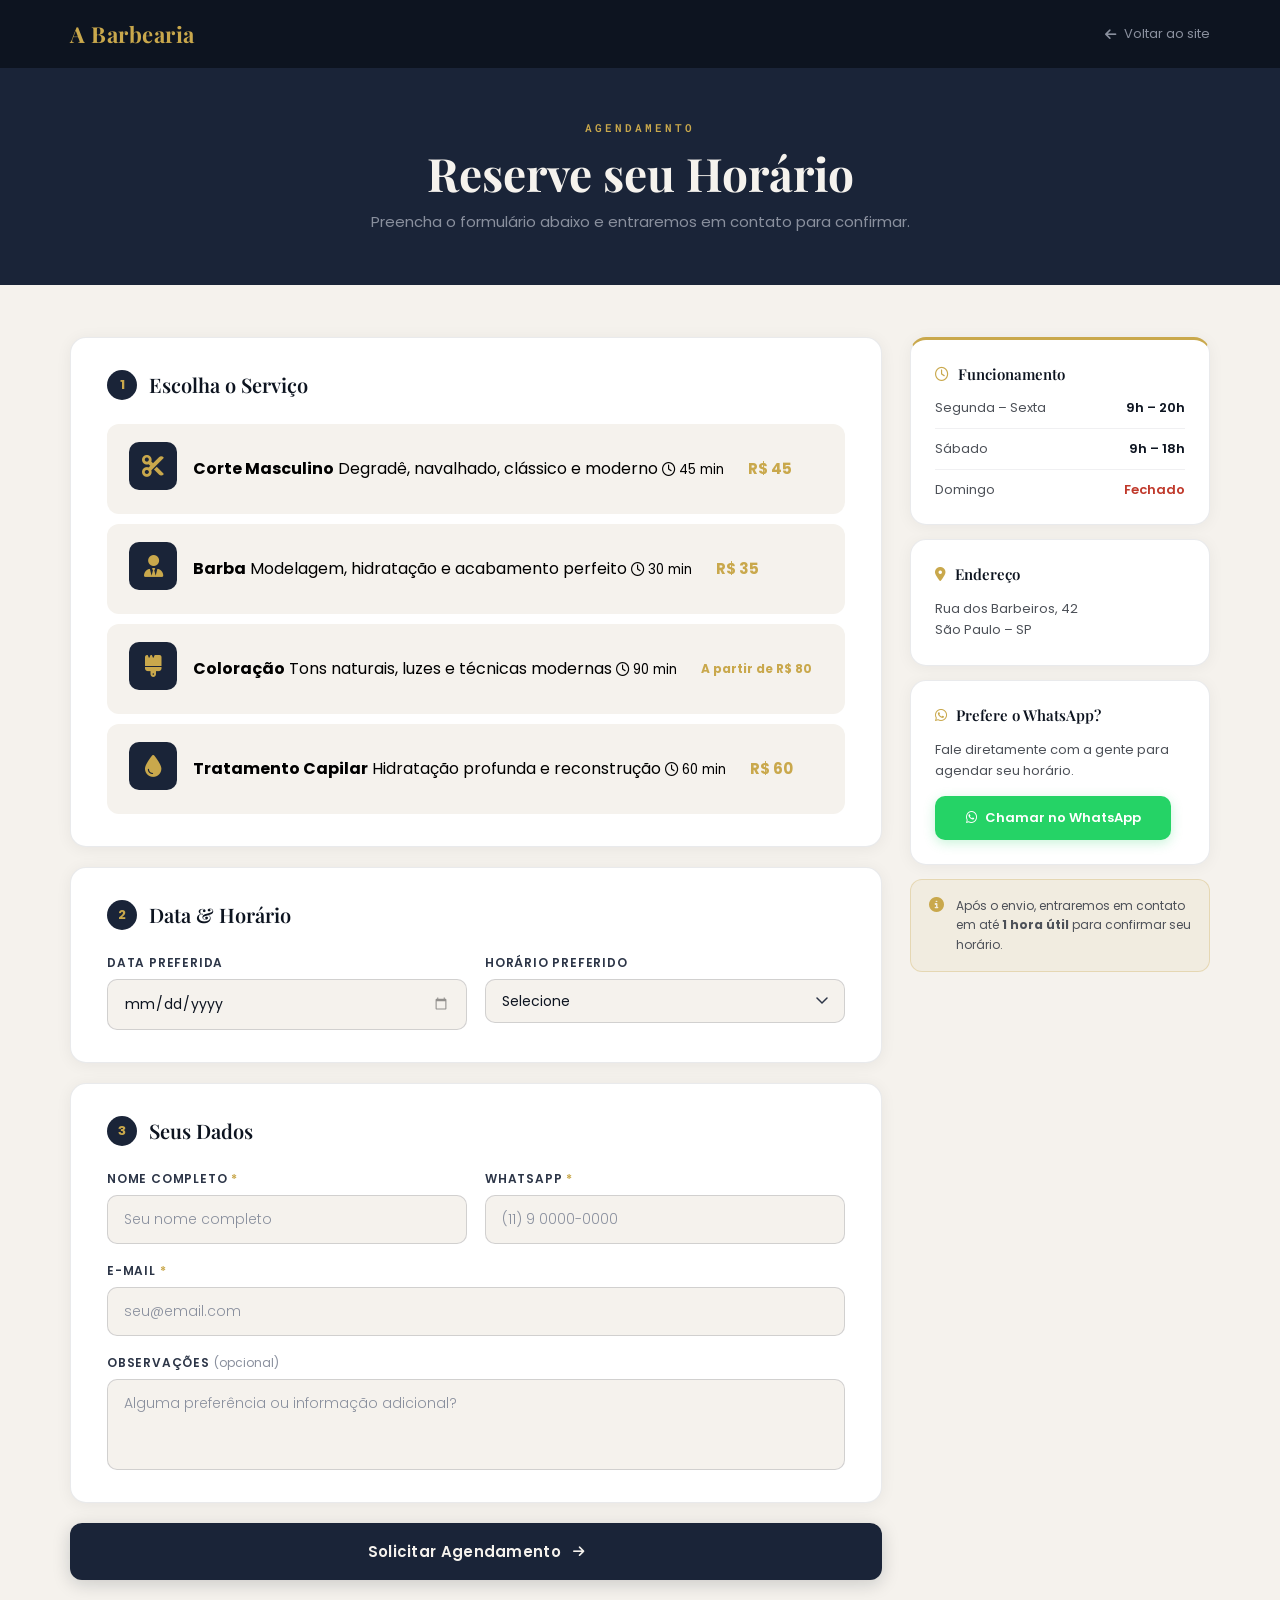
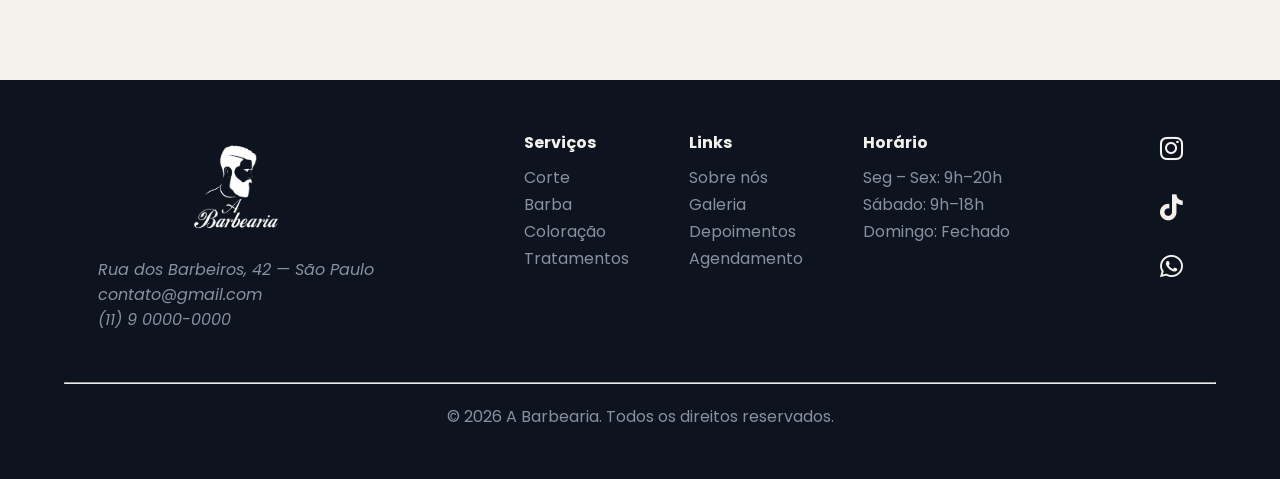
==== commit 8f22aaa7: "fix: altera detalhes da página galeria" ====
--- a/pages/agendamento.html
+++ b/pages/agendamento.html
@@ -222,7 +222,7 @@
         <div class="footer-container">
             <div class="brand">
                 <div class="logo">
-                    <a href="index.html"><img src="./midias/images/logos/logo-com-texto-branco.png"
+                    <a href="index.html"><img src="../midias/images/logos/logo-com-texto-branco.png"
                             alt="Logo A Barbearia" /></a>
                 </div>
                 <address>
--- a/style/style.css
+++ b/style/style.css
@@ -36,7 +36,7 @@
     width: 100px;
 }
 
-.navbar .logo img {
+.navbar .logo a img {
     width: 100%;
 }
 
@@ -55,8 +55,16 @@
     transition: all 0.2s ease;
 }
 
+.navbar nav .navlink li {
+    transition: all 0.2s ease;
+}
+
+.navbar nav .navlink li:hover {
+    transform: translateY(-3px);
+}
+
 .navbar nav .navlink a:hover {
-    color: var(--color-gold);
+    color: #a78a3d;
 }
 
 /* --- BOTÕES (Nav e Hero) --- */
@@ -66,7 +74,7 @@
     border-radius: 10px;
     text-decoration: none;
     font-weight: 500;
-    font-size: 16px;
+    font-size: 14px;
     transition: all 0.3s ease;
 }
 
@@ -188,7 +196,7 @@
 .servicos {
     background-color: var(--color-offwhite);
     padding: 80px 80px 170px;
-    
+
 }
 
 .servicos-header {
@@ -239,9 +247,9 @@
     display: flex;
     flex-direction: column;
     gap: 10px;
-    box-shadow: 0 2px 12px rgba(13, 20, 32, 0.07);
+    box-shadow: 0 2px 8px rgba(13, 20, 32, 0.07);
     transition: transform 0.25s ease, box-shadow 0.25s ease;
-    border: 1px solid rgba(138, 144, 158, 0.15);
+    border: 1px solid var(--color-navy);
 }
 
 .servico-card:hover {
@@ -250,10 +258,10 @@
 }
 
 .servico-icone {
-    font-size: 30px;
+    font-size: 22px;
     background-color: var(--color-navy);
-    width: 52px;
-    height: 52px;
+    width: 48px;
+    height: 48px;
     border-radius: 10px;
     display: flex;
     align-items: center;
@@ -261,7 +269,7 @@
     margin-bottom: 6px;
 }
 
-.servico-icone i{
+.servico-icone i {
     color: var(--color-gold);
 }
 
@@ -330,7 +338,6 @@
     flex-direction: column;
     align-items: center;
     text-align: center;
-
     margin-bottom: 42px;
 }
 
@@ -339,34 +346,27 @@
     font-size: 42px;
     font-weight: 700;
     line-height: 1.1;
-
     color: var(--color-offwhite);
 }
 
 /* ========================================
-   GRID DA GALERIA
+    GRID DA GALERIA
    ======================================== */
 
 .galeria-grid {
     max-width: 1200px;
-
     margin: 0 auto;
-
     display: grid;
-
     grid-template-columns: 1.32fr 1fr 1fr 1.32fr;
-
     grid-template-rows: 200px 200px;
-  
     gap: 12px;
-
     grid-template-areas:
         "foto1 foto2 foto4 foto6"
         "foto1 foto3 foto5 foto6";
 }
 
 /* ========================================
-   POSICIONAMENTO DAS FOTOS
+    POSICIONAMENTO DAS FOTOS
    ======================================== */
 
 .foto-1 {
@@ -394,32 +394,27 @@
 }
 
 /* ========================================
-   ITENS
+    ITENS
    ======================================== */
 
 .galeria-item {
     position: relative;
-
     background-color: var(--color-charcoal);
-
     border-radius: 8px;
-
     overflow: hidden;
-
     cursor: pointer;
+    border: 1px solid var(--color-gray);
 }
 
 .galeria-item img {
     width: 100%;
     height: 100%;
-
     display: block;
-
     object-fit: cover;
 }
 
 /* ========================================
-   HOVER OVERLAY
+    HOVER OVERLAY
    ======================================== */
 
 .galeria-item::after {
@@ -463,7 +458,7 @@
 }
 
 /* ========================================
-   RESPONSIVO
+    RESPONSIVO
    ======================================== */
 
 
@@ -482,12 +477,12 @@
     display: flex;
     flex-direction: column;
     text-align: start;
-    max-width: 550px;
+    max-width: 500px;
 }
 
 .quem-somos .textos h1 {
     font-family: 'Roboto Mono', serif;
-    font-size: 16px;
+    font-size: 12px;
     font-weight: 500;
     color: #9f8028;
     margin-bottom: 20px;
@@ -547,10 +542,11 @@
     height: 250px;
     border-radius: 10px;
     margin-bottom: 10px;
+    border: 1px solid var(--color-gray);
 }
 
 .quem-somos .barbeiros-grid h3 {
-    font-family: 'Playfair Display', serif;
+    font-family: 'Poppins';
     font-size: 18px;
     font-weight: 400;
     color: var(--color-black);
@@ -576,7 +572,7 @@
 
 .depoimentos h1 {
     font-family: 'Roboto Mono';
-    font-size: 14px;
+    font-size: 12px;
     font-weight: 500;
     color: var(--color-gold);
     margin-bottom: 10px;
--- a/style/agendamento.css
+++ b/style/agendamento.css
@@ -1,6 +1,6 @@
 /* ========================================
-   AGENDAMENTO — CSS  (fundo claro)
-   Salvar em: ./style/agendamento.css
+    AGENDAMENTO — CSS  (fundo claro)
+    Salvar em: ./style/agendamento.css
    ======================================== */
 
 .pagina-agendamento {
@@ -10,7 +10,7 @@
 }
 
 /* ─────────────────────────────────────────
-   HEADER
+    HEADER
 ───────────────────────────────────────── */
 .header-agendamento {
     background-color: var(--color-black);
@@ -56,7 +56,7 @@
 .voltar-link:hover { color: var(--color-offwhite); }
 
 /* ─────────────────────────────────────────
-   HERO BANNER (faixa escura sob o header)
+    HERO BANNER (faixa escura sob o header)
 ───────────────────────────────────────── */
 .agendamento-hero {
     background-color: var(--color-navy);
@@ -89,7 +89,7 @@
 }
 
 /* ─────────────────────────────────────────
-   MAIN
+    MAIN
 ───────────────────────────────────────── */
 .agendamento-main {
     max-width: 1140px;
@@ -98,7 +98,7 @@
 }
 
 /* ─────────────────────────────────────────
-   LAYOUT: 2 colunas
+    LAYOUT: 2 colunas
 ───────────────────────────────────────── */
 .agendamento-layout {
     display: grid;
@@ -108,7 +108,7 @@
 }
 
 /* ─────────────────────────────────────────
-   BLOCOS DO FORMULÁRIO
+    BLOCOS DO FORMULÁRIO
 ───────────────────────────────────────── */
 .formulario-wrapper {
     display: flex;
@@ -151,7 +151,7 @@
 }
 
 /* ─────────────────────────────────────────
-   CARDS DE SERVIÇO
+    CARDS DE SERVIÇO
 ───────────────────────────────────────── */
 .servicos-opcoes {
     display: flex;
@@ -194,7 +194,7 @@
 .opcao-preco.destaque { font-size: 12px; }
 
 /* ─────────────────────────────────────────
-   DATA & HORÁRIO
+    DATA & HORÁRIO
 ───────────────────────────────────────── */
 .data-horario-row {
     display: grid;
@@ -203,7 +203,7 @@
 }
 
 /* ─────────────────────────────────────────
-   CAMPOS
+    CAMPOS
 ───────────────────────────────────────── */
 .campos-grid {
     display: grid;
@@ -275,7 +275,7 @@
 }
 
 /* ─────────────────────────────────────────
-   DIVISOR entre blocos de campos
+    DIVISOR entre blocos de campos
 ───────────────────────────────────────── */
 .campo-divider {
     grid-column: 1 / -1;
@@ -285,7 +285,7 @@
 }
 
 /* ─────────────────────────────────────────
-   BOTÃO PRINCIPAL
+    BOTÃO PRINCIPAL
 ───────────────────────────────────────── */
 .btn-agendar {
     font-family: 'Poppins', sans-serif;
@@ -321,7 +321,7 @@
 .btn-agendar:hover i { transform: translateX(4px); }
 
 /* ─────────────────────────────────────────
-   ASIDE
+    ASIDE
 ───────────────────────────────────────── */
 .agendamento-aside {
     display: flex;
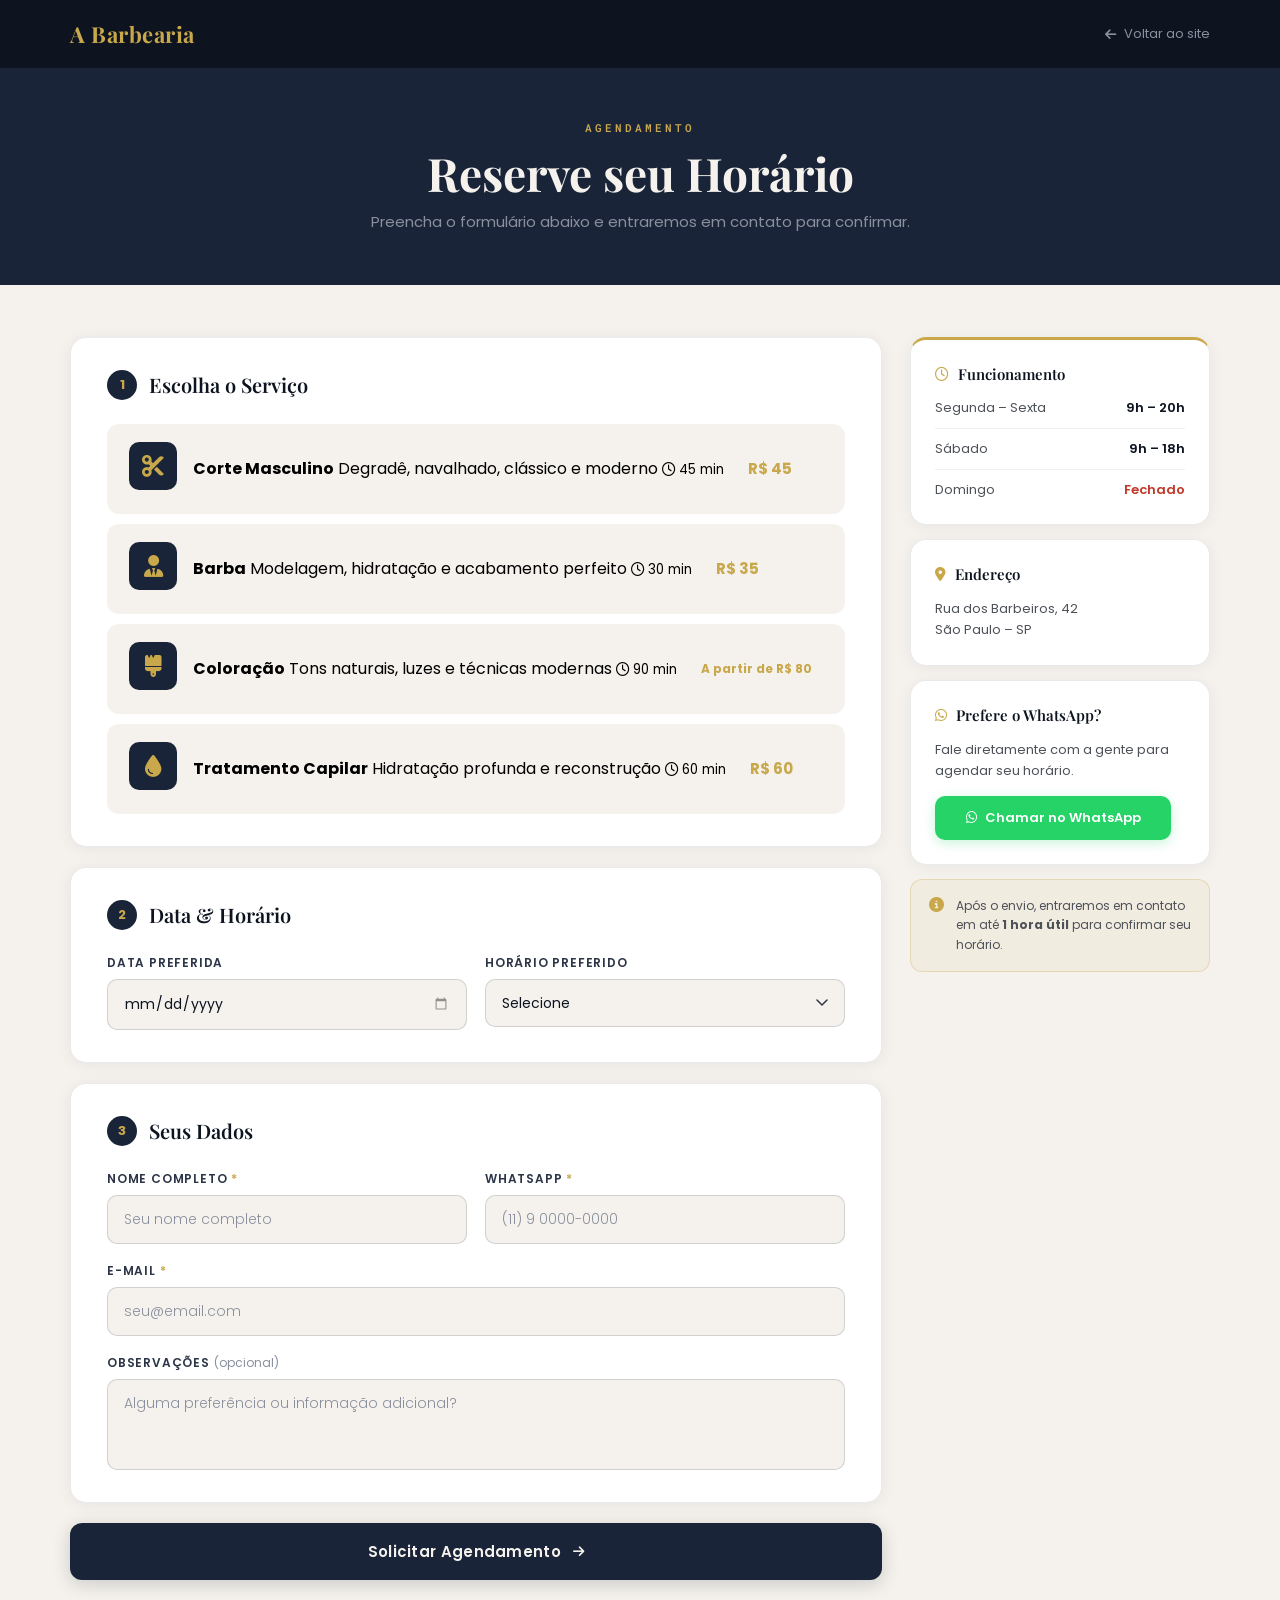
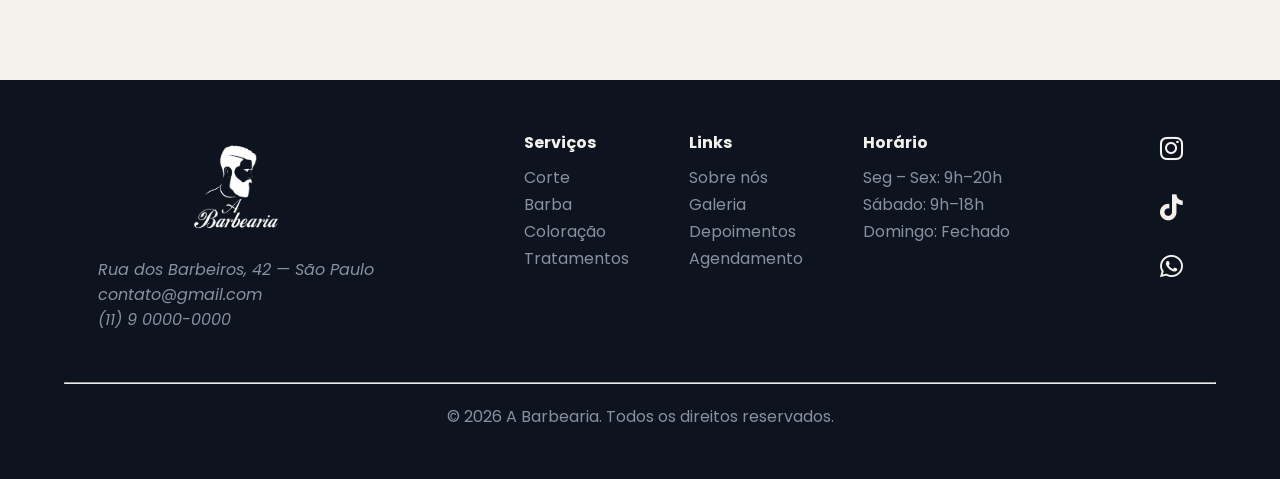
==== commit 52275ec6: "feat: add responsividade da página agendamento e concerto dos links no footer" ====
--- a/pages/agendamento.html
+++ b/pages/agendamento.html
@@ -222,7 +222,7 @@
         <div class="footer-container">
             <div class="brand">
                 <div class="logo">
-                    <a href="index.html"><img src="../midias/images/logos/logo-com-texto-branco.png"
+                    <a href="../index.html"><img src="../midias/images/logos/logo-com-texto-branco.png"
                             alt="Logo A Barbearia" /></a>
                 </div>
                 <address>
@@ -235,19 +235,19 @@
                 <div class="links">
                     <h4>Serviços</h4>
                     <ul>
-                        <li><a href="./pages/agendamento.html">Corte</a></li>
-                        <li><a href="./pages/agendamento.html">Barba</a></li>
-                        <li><a href="./pages/agendamento.html">Coloração</a></li>
-                        <li><a href="./pages/agendamento.html">Tratamentos</a></li>
+                        <li><a href="../pages/agendamento.html">Corte</a></li>
+                        <li><a href="../pages/agendamento.html">Barba</a></li>
+                        <li><a href="../pages/agendamento.html">Coloração</a></li>
+                        <li><a href="../pages/agendamento.html">Tratamentos</a></li>
                     </ul>
                 </div>
                 <div class="links">
                     <h4>Links</h4>
                     <ul>
                         <li><a href="#">Sobre nós</a></li>
-                        <li><a href="#">Galeria</a></li>
+                        <li><a href="../pages/galeria.html">Galeria</a></li>
                         <li><a href="#">Depoimentos</a></li>
-                        <li><a href="#">Agendamento</a></li>
+                        <li><a href="../pages/agendamento.html">Agendamento</a></li>
                     </ul>
                 </div>
                 <div class="links">
--- a/style/style.css
+++ b/style/style.css
@@ -326,7 +326,205 @@
     transform: translateY(-4px);
     background-color: var(--color-navy);
 }
-
+/* ── Desktop padrão: até 1280px ── */
+@media screen and (max-width: 1280px) {
+  .servicos {
+    padding: 80px 60px 140px;
+  }
+
+  .servicos-grid {
+    max-width: 100%;
+    gap: 20px;
+  }
+}
+
+/* ── Laptop / Tablet landscape: até 1024px ── */
+@media screen and (max-width: 1024px) {
+  .servicos {
+    padding: 72px 48px 120px;
+  }
+
+  .servicos-header h2 {
+    font-size: 36px;
+  }
+
+  .servicos-header p {
+    font-size: 15px;
+  }
+
+  /* 2 colunas: mantém legibilidade sem comprimir demais */
+  .servicos-grid {
+    grid-template-columns: repeat(2, 1fr);
+    gap: 20px;
+  }
+}
+
+/* ── Tablet portrait: até 768px ── */
+@media screen and (max-width: 768px) {
+  .servicos {
+    padding: 64px 32px 100px;
+  }
+
+  .servicos-header {
+    margin-bottom: 40px;
+  }
+
+  .servicos-header h2 {
+    font-size: 32px;
+  }
+
+  .servicos-header p {
+    font-size: 14px;
+    max-width: 480px;
+  }
+
+  .servicos-grid {
+    grid-template-columns: repeat(2, 1fr);
+    gap: 16px;
+  }
+
+  .servico-card {
+    padding: 24px 20px;
+  }
+
+  .servico-icone {
+    width: 46px;
+    height: 46px;
+    font-size: 22px;
+  }
+
+  .servico-card h3 {
+    font-size: 16px;
+  }
+
+  .servico-card p {
+    font-size: 12px;
+  }
+
+  .servico-preco {
+    font-size: 14px;
+  }
+
+  .destaque-preco {
+    font-size: 12px;
+  }
+
+  .servico-link {
+    font-size: 13px;
+    padding: 8px 10px;
+  }
+}
+
+/* ── Mobile large: até 600px ── */
+@media screen and (max-width: 600px) {
+  .servicos {
+    padding: 56px 24px 88px;
+  }
+
+  /* 1 coluna com largura controlada para não parecer "esticado" */
+  .servicos-grid {
+    grid-template-columns: 1fr;
+    max-width: 420px;
+    margin: 0 auto;
+    gap: 14px;
+  }
+
+  .servicos-header h2 {
+    font-size: 28px;
+  }
+}
+
+/* ── Mobile padrão: até 480px ── */
+@media screen and (max-width: 480px) {
+  .servicos {
+    padding: 48px 20px 80px;
+  }
+
+  .secao-label {
+    font-size: 11px;
+    letter-spacing: 1.5px;
+  }
+
+  .servicos-header h2 {
+    font-size: 26px;
+  }
+
+  .servicos-header p {
+    font-size: 13px;
+  }
+
+  .servicos-grid {
+    max-width: 100%;
+    gap: 12px;
+  }
+
+  .servico-card {
+    padding: 22px 18px;
+    gap: 8px;
+  }
+
+  .servico-icone {
+    width: 44px;
+    height: 44px;
+    font-size: 20px;
+    border-radius: 8px;
+  }
+
+  .servico-card h3 {
+    font-size: 15px;
+  }
+
+  .servico-card p {
+    font-size: 12px;
+    line-height: 1.6;
+  }
+
+  .servico-rodape {
+    margin-top: 10px;
+    padding-top: 12px;
+  }
+
+  .servico-preco {
+    font-size: 14px;
+  }
+
+  .destaque-preco {
+    font-size: 11px;
+  }
+
+  .servico-link {
+    font-size: 12px;
+    padding: 8px 12px;
+    border-radius: 8px;
+  }
+}
+
+/* ── Mobile pequeno: até 360px ── */
+@media screen and (max-width: 360px) {
+  .servicos {
+    padding: 40px 16px 72px;
+  }
+
+  .servicos-header h2 {
+    font-size: 24px;
+  }
+
+  .servico-card {
+    padding: 20px 16px;
+  }
+
+  /* Rodapé empilhado evita overflow em telas muito estreitas */
+  .servico-rodape {
+    flex-direction: column;
+    align-items: flex-start;
+    gap: 10px;
+  }
+
+  .servico-link {
+    align-self: stretch;
+    text-align: center;
+  }
+}
 
 .galeria {
     background-color: var(--color-black);
@@ -457,6 +655,223 @@
     transform: translateY(-4px);
 }
 
+/* ── Desktop padrão: até 1280px ── */
+@media screen and (max-width: 1280px) {
+  .galeria {
+    padding: 80px 60px 72px;
+  }
+
+  .galeria-grid {
+    max-width: 100%;
+  }
+}
+
+/* ── Laptop / Tablet landscape: até 1024px ──
+   Layout: 3 colunas, foto1 e foto6 ainda
+   ocupam 2 linhas nas extremidades
+   ──────────────────────────────────────── */
+@media screen and (max-width: 1024px) {
+  .galeria {
+    padding: 72px 48px 64px;
+  }
+
+  .galeria-header h2 {
+    font-size: 36px;
+  }
+
+  .galeria-grid {
+    grid-template-columns: 1.2fr 1fr 1.2fr;
+    grid-template-rows: 180px 180px;
+    grid-template-areas:
+      "foto1 foto2 foto6"
+      "foto1 foto3 foto6";
+  }
+
+  /* foto4 e foto5 ficam fora do fluxo do grid-area:
+     precisamos escondê-las ou reposicioná-las.
+     Aqui optamos por colocá-las numa terceira linha */
+  .galeria-grid {
+    grid-template-columns: 1fr 1fr 1fr;
+    grid-template-rows: 180px 180px 180px;
+    grid-template-areas:
+      "foto1 foto2 foto6"
+      "foto1 foto3 foto6"
+      "foto4 foto4 foto5";
+  }
+
+  .foto-4 {
+    grid-area: foto4;
+  }
+
+  .foto-5 {
+    grid-area: foto5;
+  }
+}
+
+/* ── Tablet portrait: até 768px ──
+   Layout: 2 colunas simétricas,
+   sem elementos que ocupam 2 linhas —
+   complexidade reduzida para legibilidade
+   ──────────────────────────────────────── */
+@media screen and (max-width: 768px) {
+  .galeria {
+    padding: 64px 32px 56px;
+  }
+
+  .galeria-header {
+    margin-bottom: 32px;
+  }
+
+  .galeria-header h2 {
+    font-size: 32px;
+  }
+
+  .galeria-grid {
+    grid-template-columns: 1fr 1fr;
+    grid-template-rows: repeat(3, 200px);
+    gap: 10px;
+
+    /* Redefine todas as áreas: layout 2x3 limpo */
+    grid-template-areas:
+      "foto1 foto2"
+      "foto3 foto4"
+      "foto5 foto6";
+  }
+
+  /* Reseta todos os grid-area para o novo mapa */
+  .foto-1 { grid-area: foto1; }
+  .foto-2 { grid-area: foto2; }
+  .foto-3 { grid-area: foto3; }
+  .foto-4 { grid-area: foto4; }
+  .foto-5 { grid-area: foto5; }
+  .foto-6 { grid-area: foto6; }
+
+  .btn-galeria {
+    font-size: 14px;
+    padding: 12px 28px;
+  }
+}
+
+/* ── Mobile large: até 600px ──
+   Layout: 2 colunas com altura menor,
+   uma foto com destaque ocupa linha inteira
+   ──────────────────────────────────────── */
+@media screen and (max-width: 600px) {
+  .galeria {
+    padding: 56px 24px 48px;
+  }
+
+  .galeria-grid {
+    grid-template-columns: 1fr 1fr;
+    grid-template-rows: 220px 160px 160px;
+    gap: 8px;
+
+    /* foto1 se destaca ocupando a linha inteira */
+    grid-template-areas:
+      "foto1 foto1"
+      "foto2 foto3"
+      "foto4 foto5";
+  }
+
+  .foto-1 { grid-area: foto1; }
+  .foto-2 { grid-area: foto2; }
+  .foto-3 { grid-area: foto3; }
+  .foto-4 { grid-area: foto4; }
+  .foto-5 { grid-area: foto5; }
+
+  /* foto6 oculta: 5 fotos preenchem bem em mobile
+     sem deixar célula vazia no grid */
+  .foto-6 {
+    display: none;
+  }
+
+  .galeria-botao {
+    margin-top: 24px;
+  }
+}
+
+/* ── Mobile padrão: até 480px ── */
+@media screen and (max-width: 480px) {
+  .galeria {
+    padding: 48px 20px 44px;
+  }
+
+  .secao-label {
+    font-size: 11px;
+    letter-spacing: 1.5px;
+  }
+
+  .galeria-header h2 {
+    font-size: 26px;
+  }
+
+  .galeria-header {
+    margin-bottom: 24px;
+  }
+
+  .galeria-grid {
+    grid-template-columns: 1fr 1fr;
+    grid-template-rows: 200px 150px 150px;
+    gap: 6px;
+  }
+
+  .galeria-item {
+    border-radius: 6px;
+  }
+
+  .btn-galeria {
+    font-size: 13px;
+    padding: 11px 24px;
+  }
+}
+
+/* ── Mobile pequeno: até 360px ──
+   Layout: 1 coluna — elimina toda
+   complexidade de grid, empilha tudo
+   ──────────────────────────────────────── */
+@media screen and (max-width: 360px) {
+  .galeria {
+    padding: 40px 16px 40px;
+  }
+
+  .galeria-header h2 {
+    font-size: 24px;
+  }
+
+  .galeria-grid {
+    grid-template-columns: 1fr;
+    grid-template-rows: repeat(5, 200px);
+    gap: 8px;
+
+    grid-template-areas:
+      "foto1"
+      "foto2"
+      "foto3"
+      "foto4"
+      "foto5";
+  }
+
+  .foto-1 { grid-area: foto1; }
+  .foto-2 { grid-area: foto2; }
+  .foto-3 { grid-area: foto3; }
+  .foto-4 { grid-area: foto4; }
+  .foto-5 { grid-area: foto5; }
+
+  .galeria-item {
+    border-radius: 6px;
+  }
+
+  .galeria-botao {
+    margin-top: 20px;
+  }
+
+  .btn-galeria {
+    width: 100%;
+    text-align: center;
+    padding: 13px 20px;
+  }
+}
+
 /* ========================================
     RESPONSIVO
    ======================================== */
@@ -776,4 +1191,113 @@
 
 footer .copyright hr {
     margin-bottom: 20px;
+}
+
+@media screen and (max-width: 1032px) {
+    .quem-somos {
+        flex-direction: column;
+        height: auto;
+        margin: auto;
+        align-items: center;
+        justify-content: center;
+    }
+
+    .quem-somos .textos {
+        max-width: 700px;
+    }
+
+    .quem-somos .barbeiros {
+        max-width: 90vw;
+        margin: auto;
+    }
+
+    .depoimentos {
+        height: auto;
+    }
+
+    .depoimentos .depoimentos-container {
+        flex-direction: column;
+    }
+    
+    .depoimentos .depoimentos-container .depoimentos-grid {
+        width: 700px;
+        max-width: 75vw;
+    }
+}
+
+@media screen and (max-width: 950px) {
+    footer .footer-container {
+        flex-direction: column;
+        gap: 40px;
+        width: 100%;
+    }
+
+    footer .footer-container .logo {
+        display: flex;
+        justify-content: start;
+    }
+
+    footer .footer-container nav {
+        justify-content: center;
+        align-items: center;
+    }
+
+    footer .footer-container .social {
+        flex-direction: row;
+        justify-content: center;
+    }
+}
+
+@media screen and (max-width: 610px) {
+    .quem-somos .barbeiros {
+        flex-direction: column;
+    }   
+}
+
+@media screen and (max-width: 666px) {
+    footer .footer-container nav {
+        flex-direction: column;
+        max-width: 90vw;
+        width: 100%;
+        gap: 20px;
+        justify-content: start;
+        align-items: start;
+    }
+}
+
+
+@media screen and (max-width: 480px) {
+    .quem-somos .textos h2 {
+        font-size: 32px;
+    }
+
+    .quem-somos .textos p {
+        font-size: 16px;
+    }
+
+    .depoimentos h2 {
+        font-size: 32px;
+    }
+
+    .cta .textos h1 {
+        font-size: 32px;
+    }
+
+    .cta .botoes {
+        flex-direction: column;
+        justify-content: center;
+        align-items: center;
+    }
+
+    .cta .botoes a {
+        margin: 10px;
+    }
+
+    footer .footer-container {
+        font-size: 16px;
+    }
+
+    footer .copyright {
+        font-size: 12px;
+    }
 }
--- a/style/agendamento.css
+++ b/style/agendamento.css
@@ -444,4 +444,345 @@
     font-size: 12px;
     color: var(--color-paragraf);
     line-height: 1.65;
+}
+/* ── Desktop padrão: até 1200px ── */
+@media screen and (max-width: 1200px) {
+  .agendamento-main {
+    padding: 48px 32px 80px;
+  }
+
+  .agendamento-layout {
+    grid-template-columns: 1fr 280px;
+    gap: 24px;
+  }
+}
+
+/* ── Laptop / Tablet landscape: até 1024px ── */
+@media screen and (max-width: 1024px) {
+  .header-agendamento {
+    padding: 0 40px;
+  }
+
+  .agendamento-hero {
+    padding: 44px 40px;
+  }
+
+  .agendamento-hero h1 {
+    font-size: 38px;
+  }
+
+  .agendamento-main {
+    padding: 40px 28px 72px;
+  }
+
+  .agendamento-layout {
+    grid-template-columns: 1fr 260px;
+    gap: 20px;
+  }
+
+  .btn-whatsapp{
+    width: fit-content;
+  }
+
+  .form-bloco {
+    padding: 28px 28px;
+  }
+}
+
+/* ── Tablet portrait: até 768px ──
+   Ponto crítico: aside desce abaixo do formulário.
+   Remove sticky para não travar o scroll.
+   ──────────────────────────────────────── */
+@media screen and (max-width: 768px) {
+  .header-agendamento {
+    height: 60px;
+    padding: 0 28px;
+  }
+
+  .logo-texto {
+    font-size: 20px;
+  }
+
+  .voltar-link {
+    font-size: 12px;
+  }
+
+  .agendamento-hero {
+    padding: 40px 28px;
+  }
+
+  .agendamento-hero h1 {
+    font-size: 34px;
+  }
+
+  .agendamento-hero p {
+    font-size: 14px;
+  }
+
+  .agendamento-main {
+    padding: 32px 24px 64px;
+  }
+
+  /* Colapsa para 1 coluna: aside vai para baixo */
+  .agendamento-layout {
+    grid-template-columns: 1fr;
+    gap: 20px;
+  }
+
+  /* Aside: deixa de ser sticky */
+  .agendamento-aside {
+    position: static;
+    top: auto;
+
+    /* Em tablet, aside vira grid 2x2 para compactar */
+    display: grid;
+    grid-template-columns: 1fr 1fr;
+    gap: 14px;
+  }
+
+  /* Aviso ocupa linha inteira no grid do aside */
+  .aside-aviso {
+    grid-column: 1 / -1;
+  }
+  
+
+  .form-bloco {
+    padding: 28px 24px;
+  }
+
+  .form-bloco h3 {
+    font-size: 18px;
+    margin-bottom: 20px;
+  }
+
+  /* Cards de serviço: preço fica à direita sem margin extra */
+  .opcao-card {
+    padding: 14px 16px;
+    gap: 12px;
+  }
+
+  .opcao-preco {
+    font-size: 14px;
+    margin-left: auto;
+  }
+
+  .opcao-preco.destaque {
+    font-size: 11px;
+  }
+}
+
+/* ── Mobile large: até 600px ── */
+@media screen and (max-width: 600px) {
+  .header-agendamento {
+    padding: 0 20px;
+  }
+
+  .agendamento-hero {
+    padding: 36px 20px;
+  }
+
+  .agendamento-hero h1 {
+    font-size: 30px;
+  }
+
+  .agendamento-main {
+    padding: 24px 16px 56px;
+  }
+
+  /* Aside vira 1 coluna novamente em mobile */
+  .agendamento-aside {
+    display: flex;
+    flex-direction: column;
+    gap: 12px;
+  }
+
+  /* Campos de data e horário empilham */
+  .data-horario-row {
+    grid-template-columns: 1fr;
+    gap: 14px;
+  }
+
+  /* Campos pessoais: cada um ocupa linha inteira */
+  .campos-grid {
+    grid-template-columns: 1fr;
+    gap: 14px;
+  }
+
+  /* campo-full já é 1/-1, se grid é 1 col não muda visualmente */
+  .campo-full {
+    grid-column: auto;
+  }
+}
+
+/* ── Mobile padrão: até 480px ── */
+@media screen and (max-width: 480px) {
+
+  .agendamento-hero .secao-label {
+    font-size: 10px;
+    letter-spacing: 2.5px;
+    overflow: hidden;
+  }
+
+  .agendamento-hero h1 {
+    font-size: 26px;
+  }
+
+  .agendamento-hero p {
+    font-size: 13px;
+  }
+
+  .agendamento-main {
+    padding: 20px 12px 48px;
+  }
+
+  .agendamento-layout {
+    gap: 16px;
+  }
+
+  .form-bloco {
+    padding: 22px 18px;
+    border-radius: 12px;
+  }
+
+  .form-bloco h3 {
+    font-size: 17px;
+    gap: 10px;
+    margin-bottom: 16px;
+  }
+
+  .bloco-num {
+    width: 26px;
+    height: 26px;
+    font-size: 12px;
+  }
+
+  /* Cards de serviço: icone menor, layout ajustado */
+  .servico-opcao .servico-icone {
+    width: 40px;
+    height: 40px;
+    font-size: 16px;
+    border-radius: 8px;
+    flex-shrink: 0;
+  }
+
+  .opcao-card {
+    padding: 12px 14px;
+    gap: 10px;
+    border-radius: 10px;
+  }
+
+  .opcao-info strong {
+    font-size: 14px;
+  }
+
+  .opcao-info span {
+    font-size: 11px;
+  }
+
+  .opcao-info small {
+    font-size: 11px;
+  }
+
+  .opcao-preco {
+    font-size: 13px;
+    white-space: nowrap;
+  }
+
+  .opcao-preco.destaque {
+    font-size: 10px;
+  }
+
+  /* Campos de formulário */
+  .campo input,
+  .campo select,
+  .campo textarea {
+    font-size: 13px;
+    padding: 11px 14px;
+    border-radius: 8px;
+  }
+
+  .campo label {
+    font-size: 11px;
+  }
+
+  /* Botão principal */
+  .btn-agendar {
+    font-size: 14px;
+    padding: 15px 24px;
+    border-radius: 10px;
+  }
+
+  /* Aside */
+  .aside-bloco {
+    padding: 20px 18px;
+    border-radius: 12px;
+  }
+
+  .aside-bloco h4 {
+    font-size: 14px;
+    margin-bottom: 12px;
+  }
+
+  .aside-bloco p {
+    font-size: 12px;
+  }
+
+  .horarios-lista li {
+    font-size: 12px;
+  }
+
+  .btn-whatsapp {
+    font-size: 13px;
+    padding: 12px 16px;
+    border-radius: 8px;
+    width: fit-content;
+  }
+
+  .aside-aviso {
+    padding: 14px 14px;
+    border-radius: 10px;
+  }
+
+  .aside-aviso p {
+    font-size: 11px;
+  }
+}
+
+/* ── Mobile pequeno: até 360px ── */
+@media screen and (max-width: 360px) {
+  .agendamento-hero h1 {
+    font-size: 22px;
+  }
+
+  .agendamento-main {
+    padding: 16px 10px 40px;
+  }
+
+  .form-bloco {
+    padding: 18px 14px;
+  }
+
+  /* Em telas muito pequenas, o opcao-card empilha:
+     preço desce para baixo das infos do serviço */
+  .opcao-card {
+    flex-wrap: wrap;
+  }
+
+  .opcao-preco {
+    width: 100%;
+    margin-left: 0;
+    padding-top: 8px;
+    border-top: 1px solid rgba(44, 53, 71, 0.08);
+    font-size: 13px;
+  }
+
+  .btn-agendar {
+    font-size: 13px;
+    padding: 14px 16px;
+  }
+
+  /* Header: esconde texto do voltar, fica só seta */
+  .voltar-link span {
+    display: none;
+  }
 }
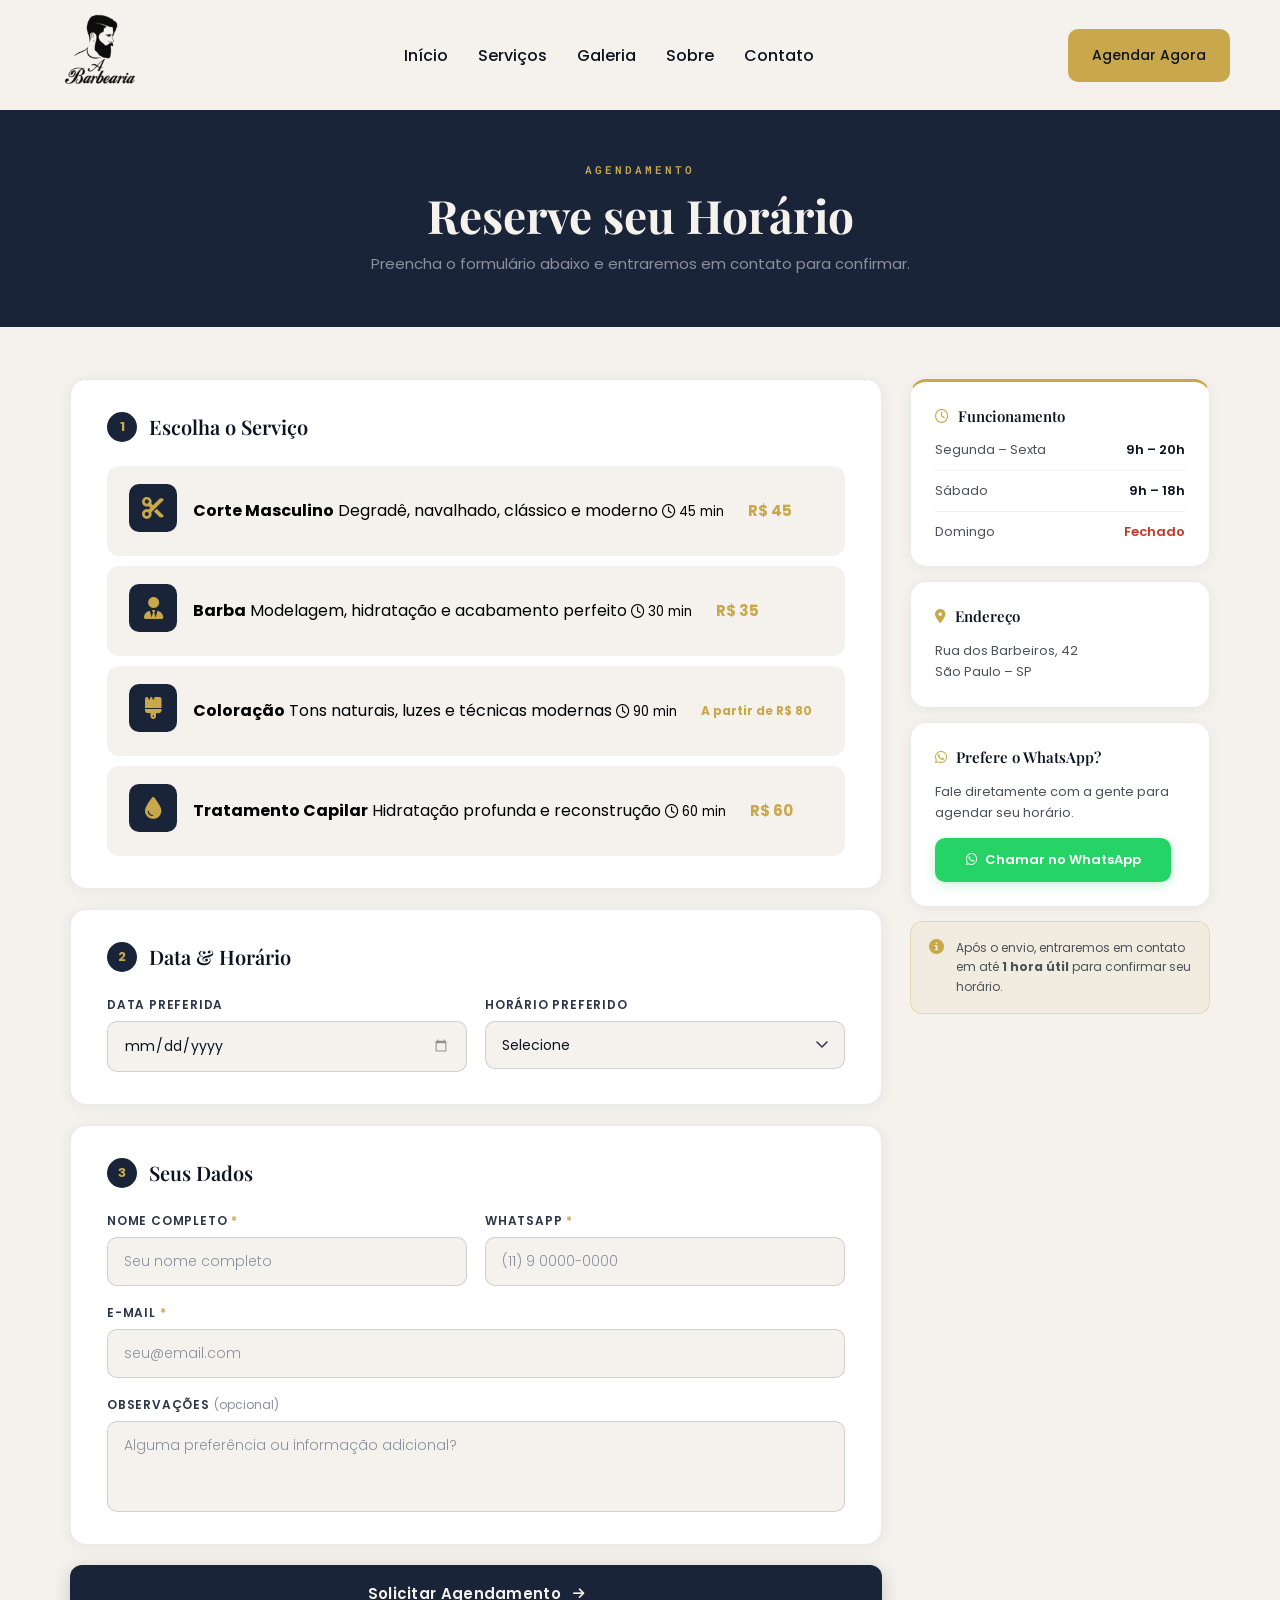
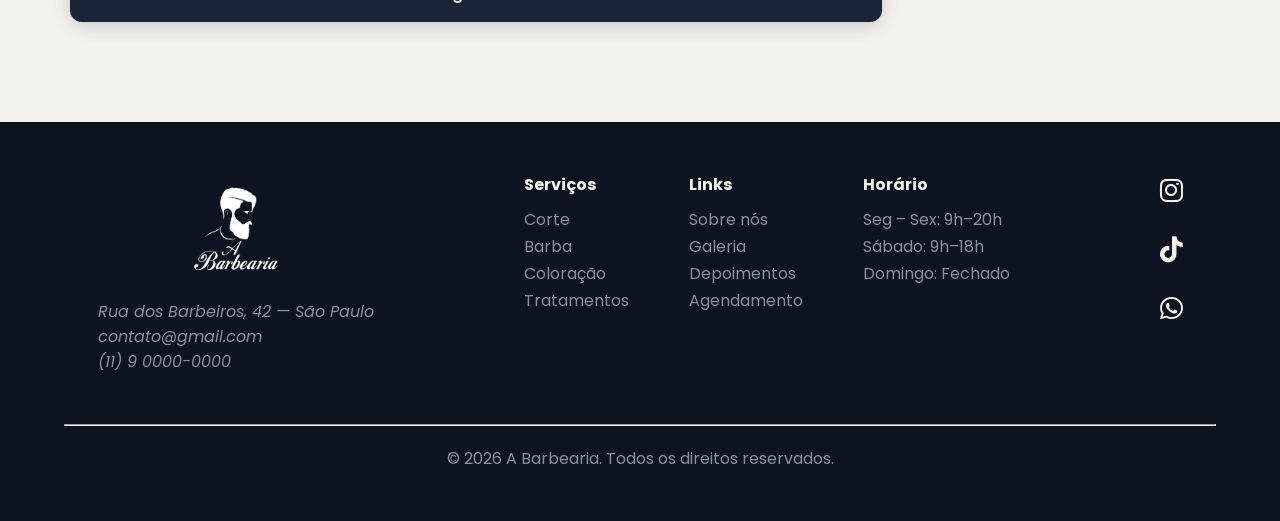
==== commit cb97c41b: "feat: acorreções de link, design e formatação nas páginas e implementação de imagens no site." ====
--- a/pages/agendamento.html
+++ b/pages/agendamento.html
@@ -17,16 +17,25 @@
 
 <body class="pagina-agendamento">
 
-    <!-- Header -->
-    <header class="header-agendamento">
-        <div class="header-inner">
-            <a href="../index.html" class="logo-link">
-                <span class="logo-texto">A Barbearia</span>
-            </a>
-            <a href="../index.html" class="voltar-link">
-                <i class="fa-solid fa-arrow-left"></i> Voltar ao site
-            </a>
-        </div>
+    <header class="navbar">
+        <div class="logo">
+            <a href="../index.html"><img src="../midias/images/logos/logo-com-texto-preto.png" alt="Logo da Barbearia"></a>
+        </div>
+
+        <button id="btn-mobile" class="menu-hamburguer" aria-label="Abrir Menu" aria-expanded="false">
+            <i class="fa-solid fa-bars" id="icone-btn"></i>
+        </button>
+
+        <nav class="nav-menu">
+            <ul class="navlink">
+                <li><a href="../index.html#inicio">Início</a></li>
+                <li><a href="../index.html#servicos">Serviços</a></li>
+                <li><a href="../index.html#galeria">Galeria</a></li>
+                <li><a href="../index.html#quem-somos">Sobre</a></li>
+                <li><a href="../index.html#footer">Contato</a></li>
+            </ul>
+        </nav>
+        <a href="../pages/agendamento.html" class="btn btn-primary">Agendar Agora</a>
     </header>
 
     <!-- Hero banner -->
@@ -42,14 +51,14 @@
 
             <!-- ── Coluna esquerda: Formulário ── -->
             <div class="formulario-wrapper">
-
+                <form id="form" action="https://wa.me/5511917957905" target="_blank">
                 <!-- Bloco 1: Serviço -->
                 <div class="form-bloco">
                     <h3><span class="bloco-num">1</span> Escolha o Serviço</h3>
                     <div class="servicos-opcoes">
 
                         <label class="servico-opcao">
-                            <input type="radio" name="servico" value="corte">
+                            <input type="checkbox" name="servico" required value="corte">
                             <div class="opcao-card">
                                 <div class="servico-icone">
                                     <i class="fa-solid fa-scissors"></i>
@@ -64,7 +73,7 @@
                         </label>
 
                         <label class="servico-opcao">
-                            <input type="radio" name="servico" value="barba">
+                            <input type="checkbox" name="servico" required value="barba">
                             <div class="opcao-card">
                                 <div class="servico-icone">
                                     <i class="fa-solid fa-user-tie"></i>
@@ -79,7 +88,7 @@
                         </label>
 
                         <label class="servico-opcao">
-                            <input type="radio" name="servico" value="coloracao">
+                            <input type="checkbox" name="servico" required value="coloracao">
                             <div class="opcao-card">
                                 <div class="servico-icone">
                                     <i class="fa-solid fa-brush"></i>
@@ -94,7 +103,7 @@
                         </label>
 
                         <label class="servico-opcao">
-                            <input type="radio" name="servico" value="tratamento">
+                            <input type="checkbox" name="servico" required value="tratamento">
                             <div class="opcao-card">
                                 <div class="servico-icone">
                                     <i class="fa-solid fa-droplet"></i>
@@ -117,11 +126,11 @@
                     <div class="data-horario-row">
                         <div class="campo">
                             <label for="data">Data preferida</label>
-                            <input type="date" id="data" name="data">
+                            <input type="date" id="data" required name="data">
                         </div>
                         <div class="campo">
                             <label for="horario">Horário preferido</label>
-                            <select id="horario" name="horario">
+                            <select id="horario" required name="horario">
                                 <option value="" disabled selected>Selecione</option>
                                 <option>09:00</option>
                                 <option>09:30</option>
@@ -153,17 +162,17 @@
 
                         <div class="campo">
                             <label for="nome">Nome completo <span class="obrigatorio">*</span></label>
-                            <input type="text" id="nome" name="nome" placeholder="Seu nome completo">
+                            <input type="text" id="nome" name="nome" placeholder="Seu nome completo" required>
                         </div>
 
                         <div class="campo">
                             <label for="telefone">WhatsApp <span class="obrigatorio">*</span></label>
-                            <input type="tel" id="telefone" name="telefone" placeholder="(11) 9 0000-0000">
+                            <input type="tel" id="telefone" name="telefone" placeholder="(11) 9 0000-0000" required>
                         </div>
 
                         <div class="campo campo-full">
                             <label for="email">E-mail <span class="obrigatorio">*</span></label>
-                            <input type="email" id="email" name="email" placeholder="seu@email.com">
+                            <input type="email" id="email" name="email" placeholder="seu@email.com" required>
                         </div>
 
                         <div class="campo campo-full">
@@ -171,15 +180,16 @@
                                     style="font-weight:400;text-transform:none;letter-spacing:0;color:var(--color-gray)">(opcional)</span></label>
                             <textarea id="observacoes" name="observacoes" rows="3"
                                 placeholder="Alguma preferência ou informação adicional?"></textarea>
+                            <input type="hidden" name="text" value="" id="mensagemCompleta">
                         </div>
 
                     </div>
                 </div>
 
-                <button class="btn-agendar" type="submit">
+                <button class="btn-agendar" type="button" onClick="enviarMensagem()">
                     Solicitar Agendamento <i class="fa-solid fa-arrow-right"></i>
                 </button>
-
+                </form>
             </div>
 
             <!-- ── Coluna direita: Aside ── -->
@@ -271,6 +281,7 @@
         </div>
     </footer>
 
+    <script src="../script/script.js"></script>
 </body>
 
 </html>
--- a/style/style.css
+++ b/style/style.css
@@ -66,7 +66,19 @@
 .navbar nav .navlink a:hover {
     color: #a78a3d;
 }
-
+/* Como o Site foi Feito Primeiro pra desktop, o botão hamburguer segue a regra de nao aparecer nesse tipo de tela */
+.menu-hamburguer {
+    display: none;
+    background: transparent; 
+    border: none;
+    font-size: 28px;
+    color: var(--color-black);
+    cursor: pointer;
+    transition: color 0.2s ease;
+}
+.menu-hamburguer:hover {
+    color: var(--color-gold);
+}
 /* --- BOTÕES (Nav e Hero) --- */
 .btn {
     font-family: 'Poppins', sans-serif;
@@ -157,7 +169,7 @@
     gap: 40px;
 }
 
-.stat-item h3 {
+.stat-item h2 {
     font-family: 'Playfair Display', serif;
     color: var(--color-gold);
     font-size: 28px;
@@ -182,11 +194,22 @@
 
 .trust-list {
     display: flex;
-    justify-content: space-between;
+    justify-content: center;
+    align-items: center;
     list-style: none;
     color: var(--color-offwhite);
     font-family: 'Poppins', sans-serif;
     font-size: 14px;
+}
+
+.trust-list li {
+    flex: 1;
+    text-align: center;
+    padding: 0 20px;
+}
+
+.trust-list li + li {
+    border-left: 1px solid rgba(255, 255, 255, 0.2);
 }
 
 /* ========================================
@@ -621,13 +644,13 @@
     position: absolute;
     inset: 0;
 
-    background-color: rgba(13, 20, 32, 0);
+    background-color: rgba(13, 20, 32, 0.45); /* começa escuro */
 
     transition: background-color 0.3s ease;
 }
 
 .galeria-item:hover::after {
-    background-color: rgba(13, 20, 32, 0.45);
+    background-color: rgba(13, 20, 32, 0); /* some no hover */
 }
 
 
@@ -1300,4 +1323,130 @@
     footer .copyright {
         font-size: 12px;
     }
+}
+
+/* Responsividade Anthony, Navbar,Hero e TrustBar*/
+
+/* Notbook e Tablet deitado */
+@media screen and (max-width: 1024px) {
+    .navbar {
+        padding: 20px 30px;
+    }
+    
+    .hero {
+        padding: 60px 40px;
+    }
+    
+    .hero h1 {
+        font-size: 46px;
+    }
+}
+
+/*  Tablet de pe e Mobile */
+@media screen and (max-width: 768px) {
+    .navbar {
+        height: auto;
+        flex-direction: row;
+        justify-content: space-between;
+        flex-wrap: wrap;
+        padding: 20px 30px;
+        
+    }
+
+    .menu-hamburguer {
+        display: block !important;
+        background: transparent !important;
+        border: none !important;
+        font-size: 28px !important;
+        color: var(--color-black) !important;
+        cursor: pointer;
+        padding: 10px;
+    }
+
+    /* Esconde o menu e o botão de agendar no mobile */
+    .navbar .nav-menu {
+        display: none;
+        width: 100%;
+    }
+
+    .navbar .btn-primary {
+        display: none;
+    }
+
+    /* Quando o menu ta ativo ele empurra tudo pra baixo */
+    .navbar .nav-menu.ativo {
+        display: flex !important;
+        flex-direction: column;
+        align-items: center;
+        gap: 10px;
+        padding: 20px 0;
+        width: 100%;         
+        background-color: var(--color-offwhite);
+    }
+
+    .hero {
+        padding: 50px 30px;
+        text-align: center;
+    }
+
+    .hero-content {
+        margin: 0 auto;
+    }
+
+    .hero-description {
+        margin: 0 auto 30px auto;
+    }
+
+    .hero-buttons {
+        justify-content: center;
+    }
+
+    .hero-stats {
+        justify-content: center;
+        flex-wrap: wrap;
+        gap: 30px;
+    }
+
+    .trust-list {
+        flex-wrap: wrap;
+        justify-content: center;
+        gap: 20px;
+        text-align: center;
+    }
+}
+/* Celular ate 480px */
+@media screen and (max-width: 480px) {
+    .navbar nav .navlink {
+        flex-direction: column; 
+        align-items: center;
+        gap: 15px;
+    }
+
+    .hero {
+        padding: 40px 20px;
+    }
+
+    .hero h1 {
+        font-size: 34px; 
+    }
+
+    .hero-buttons {
+        flex-direction: column; 
+        width: 100%;
+    }
+
+    .hero-buttons .btn {
+        width: 100%; 
+        box-sizing: border-box;
+    }
+
+    .hero-stats {
+        flex-direction: column; 
+        gap: 20px;
+    }
+
+    .trust-list {
+        flex-direction: column; 
+        gap: 15px;
+    }
 }
--- a/style/agendamento.css
+++ b/style/agendamento.css
@@ -110,7 +110,7 @@
 /* ─────────────────────────────────────────
     BLOCOS DO FORMULÁRIO
 ───────────────────────────────────────── */
-.formulario-wrapper {
+.formulario-wrapper form{
     display: flex;
     flex-direction: column;
     gap: 20px;
@@ -159,7 +159,7 @@
     gap: 10px;
 }
 
-.servico-opcao input[type="radio"] { display: none; }
+.servico-opcao input[type="checkbox"] { display: none; }
 
 .opcao-card {
     display: flex;
@@ -275,16 +275,6 @@
 }
 
 /* ─────────────────────────────────────────
-    DIVISOR entre blocos de campos
-───────────────────────────────────────── */
-.campo-divider {
-    grid-column: 1 / -1;
-    height: 1px;
-    background-color: rgba(44, 53, 71, 0.08);
-    margin: 4px 0;
-}
-
-/* ─────────────────────────────────────────
     BOTÃO PRINCIPAL
 ───────────────────────────────────────── */
 .btn-agendar {
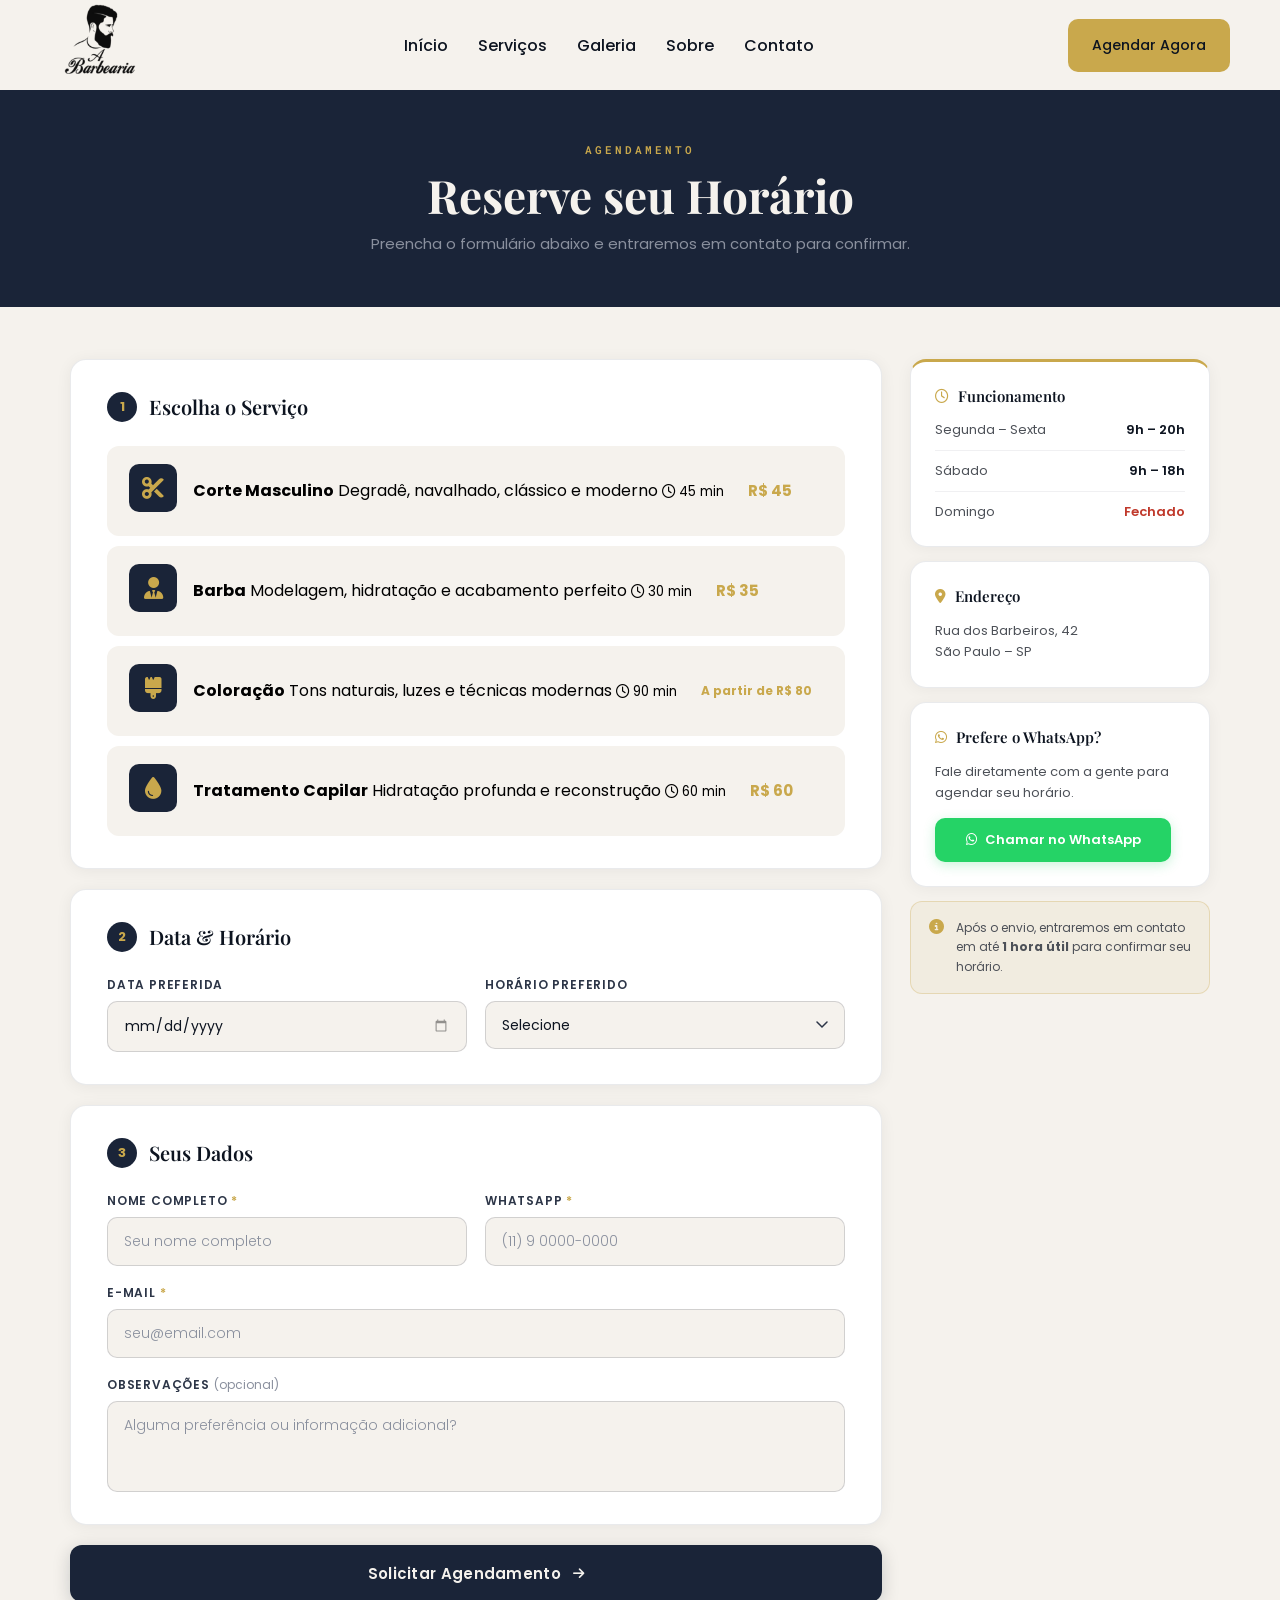
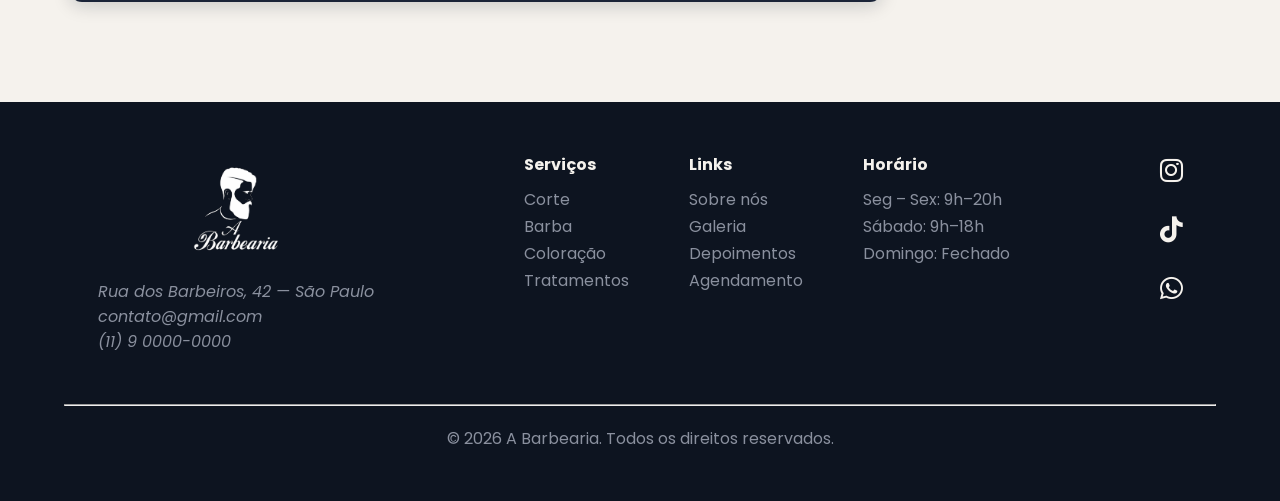
==== commit 7ab8bfd0: "feat: correção do form, campos input checkbox tirados como obrigatórios" ====
--- a/pages/agendamento.html
+++ b/pages/agendamento.html
@@ -58,7 +58,7 @@
                     <div class="servicos-opcoes">
 
                         <label class="servico-opcao">
-                            <input type="checkbox" name="servico" required value="corte">
+                            <input type="checkbox" name="servico" value="corte">
                             <div class="opcao-card">
                                 <div class="servico-icone">
                                     <i class="fa-solid fa-scissors"></i>
@@ -73,7 +73,7 @@
                         </label>
 
                         <label class="servico-opcao">
-                            <input type="checkbox" name="servico" required value="barba">
+                            <input type="checkbox" name="servico" value="barba">
                             <div class="opcao-card">
                                 <div class="servico-icone">
                                     <i class="fa-solid fa-user-tie"></i>
@@ -88,7 +88,7 @@
                         </label>
 
                         <label class="servico-opcao">
-                            <input type="checkbox" name="servico" required value="coloracao">
+                            <input type="checkbox" name="servico" value="coloracao">
                             <div class="opcao-card">
                                 <div class="servico-icone">
                                     <i class="fa-solid fa-brush"></i>
@@ -103,7 +103,7 @@
                         </label>
 
                         <label class="servico-opcao">
-                            <input type="checkbox" name="servico" required value="tratamento">
+                            <input type="checkbox" name="servico" value="tratamento">
                             <div class="opcao-card">
                                 <div class="servico-icone">
                                     <i class="fa-solid fa-droplet"></i>
@@ -116,7 +116,7 @@
                                 <span class="opcao-preco">R$ 60</span>
                             </div>
                         </label>
-
+                        
                     </div>
                 </div>
 
@@ -186,7 +186,7 @@
                     </div>
                 </div>
 
-                <button class="btn-agendar" type="button" onClick="enviarMensagem()">
+                <button class="btn-agendar" type="button" onclick="enviarMensagem()">
                     Solicitar Agendamento <i class="fa-solid fa-arrow-right"></i>
                 </button>
                 </form>
@@ -281,7 +281,7 @@
         </div>
     </footer>
 
-    <script src="../script/script.js"></script>
+    <script src="../script/script.js" defer></script>
 </body>
 
 </html>
--- a/style/style.css
+++ b/style/style.css
@@ -25,7 +25,7 @@
 .navbar {
     display: flex;
     margin: auto;
-    height: 70px;
+    height: 50px;
     justify-content: space-between;
     align-items: center;
     padding: 20px 50px;
@@ -66,19 +66,22 @@
 .navbar nav .navlink a:hover {
     color: #a78a3d;
 }
+
 /* Como o Site foi Feito Primeiro pra desktop, o botão hamburguer segue a regra de nao aparecer nesse tipo de tela */
 .menu-hamburguer {
     display: none;
-    background: transparent; 
+    background: transparent;
     border: none;
     font-size: 28px;
     color: var(--color-black);
     cursor: pointer;
     transition: color 0.2s ease;
 }
+
 .menu-hamburguer:hover {
     color: var(--color-gold);
 }
+
 /* --- BOTÕES (Nav e Hero) --- */
 .btn {
     font-family: 'Poppins', sans-serif;
@@ -123,6 +126,10 @@
     display: flex;
     flex-direction: column;
     justify-content: center;
+    background: linear-gradient(rgba(0, 0, 0, 0.8), rgba(0, 0, 0, 0.8)), url(/midias/images/fachada.webp);
+    background-size: cover;
+    background-position: center;
+
 }
 
 .hero-content {
@@ -208,7 +215,7 @@
     padding: 0 20px;
 }
 
-.trust-list li + li {
+.trust-list li+li {
     border-left: 1px solid rgba(255, 255, 255, 0.2);
 }
 
@@ -349,204 +356,205 @@
     transform: translateY(-4px);
     background-color: var(--color-navy);
 }
+
 /* ── Desktop padrão: até 1280px ── */
 @media screen and (max-width: 1280px) {
-  .servicos {
-    padding: 80px 60px 140px;
-  }
-
-  .servicos-grid {
-    max-width: 100%;
-    gap: 20px;
-  }
+    .servicos {
+        padding: 80px 60px 140px;
+    }
+
+    .servicos-grid {
+        max-width: 100%;
+        gap: 20px;
+    }
 }
 
 /* ── Laptop / Tablet landscape: até 1024px ── */
 @media screen and (max-width: 1024px) {
-  .servicos {
-    padding: 72px 48px 120px;
-  }
-
-  .servicos-header h2 {
-    font-size: 36px;
-  }
-
-  .servicos-header p {
-    font-size: 15px;
-  }
-
-  /* 2 colunas: mantém legibilidade sem comprimir demais */
-  .servicos-grid {
-    grid-template-columns: repeat(2, 1fr);
-    gap: 20px;
-  }
+    .servicos {
+        padding: 72px 48px 120px;
+    }
+
+    .servicos-header h2 {
+        font-size: 36px;
+    }
+
+    .servicos-header p {
+        font-size: 15px;
+    }
+
+    /* 2 colunas: mantém legibilidade sem comprimir demais */
+    .servicos-grid {
+        grid-template-columns: repeat(2, 1fr);
+        gap: 20px;
+    }
 }
 
 /* ── Tablet portrait: até 768px ── */
 @media screen and (max-width: 768px) {
-  .servicos {
-    padding: 64px 32px 100px;
-  }
-
-  .servicos-header {
-    margin-bottom: 40px;
-  }
-
-  .servicos-header h2 {
-    font-size: 32px;
-  }
-
-  .servicos-header p {
-    font-size: 14px;
-    max-width: 480px;
-  }
-
-  .servicos-grid {
-    grid-template-columns: repeat(2, 1fr);
-    gap: 16px;
-  }
-
-  .servico-card {
-    padding: 24px 20px;
-  }
-
-  .servico-icone {
-    width: 46px;
-    height: 46px;
-    font-size: 22px;
-  }
-
-  .servico-card h3 {
-    font-size: 16px;
-  }
-
-  .servico-card p {
-    font-size: 12px;
-  }
-
-  .servico-preco {
-    font-size: 14px;
-  }
-
-  .destaque-preco {
-    font-size: 12px;
-  }
-
-  .servico-link {
-    font-size: 13px;
-    padding: 8px 10px;
-  }
+    .servicos {
+        padding: 64px 32px 100px;
+    }
+
+    .servicos-header {
+        margin-bottom: 40px;
+    }
+
+    .servicos-header h2 {
+        font-size: 32px;
+    }
+
+    .servicos-header p {
+        font-size: 14px;
+        max-width: 480px;
+    }
+
+    .servicos-grid {
+        grid-template-columns: repeat(2, 1fr);
+        gap: 16px;
+    }
+
+    .servico-card {
+        padding: 24px 20px;
+    }
+
+    .servico-icone {
+        width: 46px;
+        height: 46px;
+        font-size: 22px;
+    }
+
+    .servico-card h3 {
+        font-size: 16px;
+    }
+
+    .servico-card p {
+        font-size: 12px;
+    }
+
+    .servico-preco {
+        font-size: 14px;
+    }
+
+    .destaque-preco {
+        font-size: 12px;
+    }
+
+    .servico-link {
+        font-size: 13px;
+        padding: 8px 10px;
+    }
 }
 
 /* ── Mobile large: até 600px ── */
 @media screen and (max-width: 600px) {
-  .servicos {
-    padding: 56px 24px 88px;
-  }
-
-  /* 1 coluna com largura controlada para não parecer "esticado" */
-  .servicos-grid {
-    grid-template-columns: 1fr;
-    max-width: 420px;
-    margin: 0 auto;
-    gap: 14px;
-  }
-
-  .servicos-header h2 {
-    font-size: 28px;
-  }
+    .servicos {
+        padding: 56px 24px 88px;
+    }
+
+    /* 1 coluna com largura controlada para não parecer "esticado" */
+    .servicos-grid {
+        grid-template-columns: 1fr;
+        max-width: 420px;
+        margin: 0 auto;
+        gap: 14px;
+    }
+
+    .servicos-header h2 {
+        font-size: 28px;
+    }
 }
 
 /* ── Mobile padrão: até 480px ── */
 @media screen and (max-width: 480px) {
-  .servicos {
-    padding: 48px 20px 80px;
-  }
-
-  .secao-label {
-    font-size: 11px;
-    letter-spacing: 1.5px;
-  }
-
-  .servicos-header h2 {
-    font-size: 26px;
-  }
-
-  .servicos-header p {
-    font-size: 13px;
-  }
-
-  .servicos-grid {
-    max-width: 100%;
-    gap: 12px;
-  }
-
-  .servico-card {
-    padding: 22px 18px;
-    gap: 8px;
-  }
-
-  .servico-icone {
-    width: 44px;
-    height: 44px;
-    font-size: 20px;
-    border-radius: 8px;
-  }
-
-  .servico-card h3 {
-    font-size: 15px;
-  }
-
-  .servico-card p {
-    font-size: 12px;
-    line-height: 1.6;
-  }
-
-  .servico-rodape {
-    margin-top: 10px;
-    padding-top: 12px;
-  }
-
-  .servico-preco {
-    font-size: 14px;
-  }
-
-  .destaque-preco {
-    font-size: 11px;
-  }
-
-  .servico-link {
-    font-size: 12px;
-    padding: 8px 12px;
-    border-radius: 8px;
-  }
+    .servicos {
+        padding: 48px 20px 80px;
+    }
+
+    .secao-label {
+        font-size: 11px;
+        letter-spacing: 1.5px;
+    }
+
+    .servicos-header h2 {
+        font-size: 26px;
+    }
+
+    .servicos-header p {
+        font-size: 13px;
+    }
+
+    .servicos-grid {
+        max-width: 100%;
+        gap: 12px;
+    }
+
+    .servico-card {
+        padding: 22px 18px;
+        gap: 8px;
+    }
+
+    .servico-icone {
+        width: 44px;
+        height: 44px;
+        font-size: 20px;
+        border-radius: 8px;
+    }
+
+    .servico-card h3 {
+        font-size: 15px;
+    }
+
+    .servico-card p {
+        font-size: 12px;
+        line-height: 1.6;
+    }
+
+    .servico-rodape {
+        margin-top: 10px;
+        padding-top: 12px;
+    }
+
+    .servico-preco {
+        font-size: 14px;
+    }
+
+    .destaque-preco {
+        font-size: 11px;
+    }
+
+    .servico-link {
+        font-size: 12px;
+        padding: 8px 12px;
+        border-radius: 8px;
+    }
 }
 
 /* ── Mobile pequeno: até 360px ── */
 @media screen and (max-width: 360px) {
-  .servicos {
-    padding: 40px 16px 72px;
-  }
-
-  .servicos-header h2 {
-    font-size: 24px;
-  }
-
-  .servico-card {
-    padding: 20px 16px;
-  }
-
-  /* Rodapé empilhado evita overflow em telas muito estreitas */
-  .servico-rodape {
-    flex-direction: column;
-    align-items: flex-start;
-    gap: 10px;
-  }
-
-  .servico-link {
-    align-self: stretch;
-    text-align: center;
-  }
+    .servicos {
+        padding: 40px 16px 72px;
+    }
+
+    .servicos-header h2 {
+        font-size: 24px;
+    }
+
+    .servico-card {
+        padding: 20px 16px;
+    }
+
+    /* Rodapé empilhado evita overflow em telas muito estreitas */
+    .servico-rodape {
+        flex-direction: column;
+        align-items: flex-start;
+        gap: 10px;
+    }
+
+    .servico-link {
+        align-self: stretch;
+        text-align: center;
+    }
 }
 
 .galeria {
@@ -644,13 +652,15 @@
     position: absolute;
     inset: 0;
 
-    background-color: rgba(13, 20, 32, 0.45); /* começa escuro */
+    background-color: rgba(13, 20, 32, 0.45);
+    /* começa escuro */
 
     transition: background-color 0.3s ease;
 }
 
 .galeria-item:hover::after {
-    background-color: rgba(13, 20, 32, 0); /* some no hover */
+    background-color: rgba(13, 20, 32, 0);
+    /* some no hover */
 }
 
 
@@ -680,13 +690,13 @@
 
 /* ── Desktop padrão: até 1280px ── */
 @media screen and (max-width: 1280px) {
-  .galeria {
-    padding: 80px 60px 72px;
-  }
-
-  .galeria-grid {
-    max-width: 100%;
-  }
+    .galeria {
+        padding: 80px 60px 72px;
+    }
+
+    .galeria-grid {
+        max-width: 100%;
+    }
 }
 
 /* ── Laptop / Tablet landscape: até 1024px ──
@@ -694,41 +704,41 @@
    ocupam 2 linhas nas extremidades
    ──────────────────────────────────────── */
 @media screen and (max-width: 1024px) {
-  .galeria {
-    padding: 72px 48px 64px;
-  }
-
-  .galeria-header h2 {
-    font-size: 36px;
-  }
-
-  .galeria-grid {
-    grid-template-columns: 1.2fr 1fr 1.2fr;
-    grid-template-rows: 180px 180px;
-    grid-template-areas:
-      "foto1 foto2 foto6"
-      "foto1 foto3 foto6";
-  }
-
-  /* foto4 e foto5 ficam fora do fluxo do grid-area:
+    .galeria {
+        padding: 72px 48px 64px;
+    }
+
+    .galeria-header h2 {
+        font-size: 36px;
+    }
+
+    .galeria-grid {
+        grid-template-columns: 1.2fr 1fr 1.2fr;
+        grid-template-rows: 180px 180px;
+        grid-template-areas:
+            "foto1 foto2 foto6"
+            "foto1 foto3 foto6";
+    }
+
+    /* foto4 e foto5 ficam fora do fluxo do grid-area:
      precisamos escondê-las ou reposicioná-las.
      Aqui optamos por colocá-las numa terceira linha */
-  .galeria-grid {
-    grid-template-columns: 1fr 1fr 1fr;
-    grid-template-rows: 180px 180px 180px;
-    grid-template-areas:
-      "foto1 foto2 foto6"
-      "foto1 foto3 foto6"
-      "foto4 foto4 foto5";
-  }
-
-  .foto-4 {
-    grid-area: foto4;
-  }
-
-  .foto-5 {
-    grid-area: foto5;
-  }
+    .galeria-grid {
+        grid-template-columns: 1fr 1fr 1fr;
+        grid-template-rows: 180px 180px 180px;
+        grid-template-areas:
+            "foto1 foto2 foto6"
+            "foto1 foto3 foto6"
+            "foto4 foto4 foto5";
+    }
+
+    .foto-4 {
+        grid-area: foto4;
+    }
+
+    .foto-5 {
+        grid-area: foto5;
+    }
 }
 
 /* ── Tablet portrait: até 768px ──
@@ -737,42 +747,59 @@
    complexidade reduzida para legibilidade
    ──────────────────────────────────────── */
 @media screen and (max-width: 768px) {
-  .galeria {
-    padding: 64px 32px 56px;
-  }
-
-  .galeria-header {
-    margin-bottom: 32px;
-  }
-
-  .galeria-header h2 {
-    font-size: 32px;
-  }
-
-  .galeria-grid {
-    grid-template-columns: 1fr 1fr;
-    grid-template-rows: repeat(3, 200px);
-    gap: 10px;
-
-    /* Redefine todas as áreas: layout 2x3 limpo */
-    grid-template-areas:
-      "foto1 foto2"
-      "foto3 foto4"
-      "foto5 foto6";
-  }
-
-  /* Reseta todos os grid-area para o novo mapa */
-  .foto-1 { grid-area: foto1; }
-  .foto-2 { grid-area: foto2; }
-  .foto-3 { grid-area: foto3; }
-  .foto-4 { grid-area: foto4; }
-  .foto-5 { grid-area: foto5; }
-  .foto-6 { grid-area: foto6; }
-
-  .btn-galeria {
-    font-size: 14px;
-    padding: 12px 28px;
-  }
+    .galeria {
+        padding: 64px 32px 56px;
+    }
+
+    .galeria-header {
+        margin-bottom: 32px;
+    }
+
+    .galeria-header h2 {
+        font-size: 32px;
+    }
+
+    .galeria-grid {
+        grid-template-columns: 1fr 1fr;
+        grid-template-rows: repeat(3, 200px);
+        gap: 10px;
+
+        /* Redefine todas as áreas: layout 2x3 limpo */
+        grid-template-areas:
+            "foto1 foto2"
+            "foto3 foto4"
+            "foto5 foto6";
+    }
+
+    /* Reseta todos os grid-area para o novo mapa */
+    .foto-1 {
+        grid-area: foto1;
+    }
+
+    .foto-2 {
+        grid-area: foto2;
+    }
+
+    .foto-3 {
+        grid-area: foto3;
+    }
+
+    .foto-4 {
+        grid-area: foto4;
+    }
+
+    .foto-5 {
+        grid-area: foto5;
+    }
+
+    .foto-6 {
+        grid-area: foto6;
+    }
+
+    .btn-galeria {
+        font-size: 14px;
+        padding: 12px 28px;
+    }
 }
 
 /* ── Mobile large: até 600px ──
@@ -780,72 +807,86 @@
    uma foto com destaque ocupa linha inteira
    ──────────────────────────────────────── */
 @media screen and (max-width: 600px) {
-  .galeria {
-    padding: 56px 24px 48px;
-  }
-
-  .galeria-grid {
-    grid-template-columns: 1fr 1fr;
-    grid-template-rows: 220px 160px 160px;
-    gap: 8px;
-
-    /* foto1 se destaca ocupando a linha inteira */
-    grid-template-areas:
-      "foto1 foto1"
-      "foto2 foto3"
-      "foto4 foto5";
-  }
-
-  .foto-1 { grid-area: foto1; }
-  .foto-2 { grid-area: foto2; }
-  .foto-3 { grid-area: foto3; }
-  .foto-4 { grid-area: foto4; }
-  .foto-5 { grid-area: foto5; }
-
-  /* foto6 oculta: 5 fotos preenchem bem em mobile
+    .galeria {
+        padding: 56px 24px 48px;
+    }
+
+    .galeria-grid {
+        grid-template-columns: 1fr 1fr;
+        grid-template-rows: 220px 160px 160px;
+        gap: 8px;
+
+        /* foto1 se destaca ocupando a linha inteira */
+        grid-template-areas:
+            "foto1 foto1"
+            "foto2 foto3"
+            "foto4 foto5";
+    }
+
+    .foto-1 {
+        grid-area: foto1;
+    }
+
+    .foto-2 {
+        grid-area: foto2;
+    }
+
+    .foto-3 {
+        grid-area: foto3;
+    }
+
+    .foto-4 {
+        grid-area: foto4;
+    }
+
+    .foto-5 {
+        grid-area: foto5;
+    }
+
+    /* foto6 oculta: 5 fotos preenchem bem em mobile
      sem deixar célula vazia no grid */
-  .foto-6 {
-    display: none;
-  }
-
-  .galeria-botao {
-    margin-top: 24px;
-  }
+    .foto-6 {
+        display: none;
+    }
+
+    .galeria-botao {
+        margin-top: 24px;
+    }
 }
 
 /* ── Mobile padrão: até 480px ── */
 @media screen and (max-width: 480px) {
-  .galeria {
-    padding: 48px 20px 44px;
-  }
-
-  .secao-label {
-    font-size: 11px;
-    letter-spacing: 1.5px;
-  }
-
-  .galeria-header h2 {
-    font-size: 26px;
-  }
-
-  .galeria-header {
-    margin-bottom: 24px;
-  }
-
-  .galeria-grid {
-    grid-template-columns: 1fr 1fr;
-    grid-template-rows: 200px 150px 150px;
-    gap: 6px;
-  }
-
-  .galeria-item {
-    border-radius: 6px;
-  }
-
-  .btn-galeria {
-    font-size: 13px;
-    padding: 11px 24px;
-  }
+    .galeria {
+        padding: 48px 20px 44px;
+    }
+
+    .secao-label {
+        font-size: 11px;
+        letter-spacing: 1.5px;
+    }
+
+    .galeria-header h2 {
+        font-size: 26px;
+    }
+
+    .galeria-header {
+        margin-bottom: 24px;
+    }
+
+    .galeria-grid {
+        grid-template-columns: 1fr 1fr;
+        grid-template-rows: 200px 150px 150px;
+        gap: 6px;
+    }
+
+    .galeria-item {
+        border-radius: 6px;
+    }
+
+    .btn-galeria {
+        font-size: 13px;
+        padding: 11px 24px;
+    }
 }
 
 /* ── Mobile pequeno: até 360px ──
@@ -853,46 +894,60 @@
    complexidade de grid, empilha tudo
    ──────────────────────────────────────── */
 @media screen and (max-width: 360px) {
-  .galeria {
-    padding: 40px 16px 40px;
-  }
-
-  .galeria-header h2 {
-    font-size: 24px;
-  }
-
-  .galeria-grid {
-    grid-template-columns: 1fr;
-    grid-template-rows: repeat(5, 200px);
-    gap: 8px;
-
-    grid-template-areas:
-      "foto1"
-      "foto2"
-      "foto3"
-      "foto4"
-      "foto5";
-  }
-
-  .foto-1 { grid-area: foto1; }
-  .foto-2 { grid-area: foto2; }
-  .foto-3 { grid-area: foto3; }
-  .foto-4 { grid-area: foto4; }
-  .foto-5 { grid-area: foto5; }
-
-  .galeria-item {
-    border-radius: 6px;
-  }
-
-  .galeria-botao {
-    margin-top: 20px;
-  }
-
-  .btn-galeria {
-    width: 100%;
-    text-align: center;
-    padding: 13px 20px;
-  }
+    .galeria {
+        padding: 40px 16px 40px;
+    }
+
+    .galeria-header h2 {
+        font-size: 24px;
+    }
+
+    .galeria-grid {
+        grid-template-columns: 1fr;
+        grid-template-rows: repeat(5, 200px);
+        gap: 8px;
+
+        grid-template-areas:
+            "foto1"
+            "foto2"
+            "foto3"
+            "foto4"
+            "foto5";
+    }
+
+    .foto-1 {
+        grid-area: foto1;
+    }
+
+    .foto-2 {
+        grid-area: foto2;
+    }
+
+    .foto-3 {
+        grid-area: foto3;
+    }
+
+    .foto-4 {
+        grid-area: foto4;
+    }
+
+    .foto-5 {
+        grid-area: foto5;
+    }
+
+    .galeria-item {
+        border-radius: 6px;
+    }
+
+    .galeria-botao {
+        margin-top: 20px;
+    }
+
+    .btn-galeria {
+        width: 100%;
+        text-align: center;
+        padding: 13px 20px;
+    }
 }
 
 /* ========================================
@@ -981,6 +1036,7 @@
     border-radius: 10px;
     margin-bottom: 10px;
     border: 1px solid var(--color-gray);
+    object-fit: cover;
 }
 
 .quem-somos .barbeiros-grid h3 {
@@ -1241,7 +1297,7 @@
     .depoimentos .depoimentos-container {
         flex-direction: column;
     }
-    
+
     .depoimentos .depoimentos-container .depoimentos-grid {
         width: 700px;
         max-width: 75vw;
@@ -1274,7 +1330,7 @@
 @media screen and (max-width: 610px) {
     .quem-somos .barbeiros {
         flex-direction: column;
-    }   
+    }
 }
 
 @media screen and (max-width: 666px) {
@@ -1332,11 +1388,11 @@
     .navbar {
         padding: 20px 30px;
     }
-    
+
     .hero {
         padding: 60px 40px;
     }
-    
+
     .hero h1 {
         font-size: 46px;
     }
@@ -1350,7 +1406,7 @@
         justify-content: space-between;
         flex-wrap: wrap;
         padding: 20px 30px;
-        
+
     }
 
     .menu-hamburguer {
@@ -1380,7 +1436,7 @@
         align-items: center;
         gap: 10px;
         padding: 20px 0;
-        width: 100%;         
+        width: 100%;
         background-color: var(--color-offwhite);
     }
 
@@ -1414,10 +1470,11 @@
         text-align: center;
     }
 }
+
 /* Celular ate 480px */
 @media screen and (max-width: 480px) {
     .navbar nav .navlink {
-        flex-direction: column; 
+        flex-direction: column;
         align-items: center;
         gap: 15px;
     }
@@ -1427,26 +1484,24 @@
     }
 
     .hero h1 {
-        font-size: 34px; 
+        font-size: 34px;
     }
 
     .hero-buttons {
-        flex-direction: column; 
+        flex-direction: column;
         width: 100%;
     }
 
     .hero-buttons .btn {
-        width: 100%; 
+        width: 100%;
         box-sizing: border-box;
     }
 
-    .hero-stats {
-        flex-direction: column; 
-        gap: 20px;
-    }
-
-    .trust-list {
-        flex-direction: column; 
-        gap: 15px;
+    .trust-bar {
+        padding: 10px 0;
+    }
+
+    .trust-list li {
+        font-size: 12px;
     }
 }
--- a/style/agendamento.css
+++ b/style/agendamento.css
@@ -4,479 +4,511 @@
    ======================================== */
 
 .pagina-agendamento {
-    background-color: var(--color-offwhite);
-    min-height: 100vh;
-    font-family: 'Poppins', sans-serif;
+   background-color: var(--color-offwhite);
+   min-height: 100vh;
+   font-family: 'Poppins', sans-serif;
 }
 
 /* ─────────────────────────────────────────
     HEADER
 ───────────────────────────────────────── */
 .header-agendamento {
-    background-color: var(--color-black);
-    height: 68px;
-    display: flex;
-    align-items: center;
-    padding: 0 60px;
-    position: sticky;
-    top: 0;
-    z-index: 100;
+   background-color: var(--color-black);
+   height: 68px;
+   display: flex;
+   align-items: center;
+   padding: 0 60px;
+   position: sticky;
+   top: 0;
+   z-index: 100;
 }
 
 .header-inner {
-    width: 100%;
-    max-width: 1140px;
-    margin: 0 auto;
-    display: flex;
-    justify-content: space-between;
-    align-items: center;
-}
-
-.logo-link { text-decoration: none; }
+   width: 100%;
+   max-width: 1140px;
+   margin: 0 auto;
+   display: flex;
+   justify-content: space-between;
+   align-items: center;
+}
+
+.logo-link {
+   text-decoration: none;
+}
 
 .logo-texto {
-    font-family: 'Playfair Display', serif;
-    font-size: 22px;
-    font-weight: 700;
-    color: var(--color-gold);
-    letter-spacing: 0.5px;
+   font-family: 'Playfair Display', serif;
+   font-size: 22px;
+   font-weight: 700;
+   color: var(--color-gold);
+   letter-spacing: 0.5px;
 }
 
 .voltar-link {
-    font-size: 13px;
-    font-weight: 400;
-    color: var(--color-gray);
-    text-decoration: none;
-    display: flex;
-    align-items: center;
-    gap: 8px;
-    transition: color 0.2s ease;
-}
-
-.voltar-link:hover { color: var(--color-offwhite); }
+   font-size: 13px;
+   font-weight: 400;
+   color: var(--color-gray);
+   text-decoration: none;
+   display: flex;
+   align-items: center;
+   gap: 8px;
+   transition: color 0.2s ease;
+}
+
+.voltar-link:hover {
+   color: var(--color-offwhite);
+}
 
 /* ─────────────────────────────────────────
     HERO BANNER (faixa escura sob o header)
 ───────────────────────────────────────── */
 .agendamento-hero {
-    background-color: var(--color-navy);
-    padding: 52px 60px;
-    text-align: center;
+   background-color: var(--color-navy);
+   padding: 52px 60px;
+   text-align: center;
 }
 
 .agendamento-hero .secao-label {
-    font-size: 11px;
-    font-weight: 600;
-    letter-spacing: 3px;
-    color: var(--color-gold);
-    text-transform: uppercase;
-    display: block;
-    margin-bottom: 12px;
+   font-size: 11px;
+   font-weight: 600;
+   letter-spacing: 3px;
+   color: var(--color-gold);
+   text-transform: uppercase;
+   display: block;
+   margin-bottom: 12px;
 }
 
 .agendamento-hero h1 {
-    font-family: 'Playfair Display', serif;
-    font-size: 46px;
-    font-weight: 700;
-    color: var(--color-offwhite);
-    margin-bottom: 10px;
-    line-height: 1.15;
+   font-family: 'Playfair Display', serif;
+   font-size: 46px;
+   font-weight: 700;
+   color: var(--color-offwhite);
+   margin-bottom: 10px;
+   line-height: 1.15;
 }
 
 .agendamento-hero p {
-    font-size: 15px;
-    color: var(--color-gray);
+   font-size: 15px;
+   color: var(--color-gray);
 }
 
 /* ─────────────────────────────────────────
     MAIN
 ───────────────────────────────────────── */
 .agendamento-main {
-    max-width: 1140px;
-    margin: 0 auto;
-    padding: 52px 40px 100px;
+   max-width: 1140px;
+   margin: 0 auto;
+   padding: 52px 40px 100px;
 }
 
 /* ─────────────────────────────────────────
     LAYOUT: 2 colunas
 ───────────────────────────────────────── */
 .agendamento-layout {
-    display: grid;
-    grid-template-columns: 1fr 300px;
-    gap: 28px;
-    align-items: start;
+   display: grid;
+   grid-template-columns: 1fr 300px;
+   gap: 28px;
+   align-items: start;
 }
 
 /* ─────────────────────────────────────────
     BLOCOS DO FORMULÁRIO
 ───────────────────────────────────────── */
-.formulario-wrapper form{
-    display: flex;
-    flex-direction: column;
-    gap: 20px;
+.formulario-wrapper form {
+   display: flex;
+   flex-direction: column;
+   gap: 20px;
 }
 
 .form-bloco {
-    background-color: #ffffff;
-    border: 1px solid rgba(44, 53, 71, 0.1);
-    border-radius: 16px;
-    padding: 32px 36px;
-    box-shadow: 0 2px 16px rgba(13, 20, 32, 0.06);
+   background-color: #ffffff;
+   border: 1px solid rgba(44, 53, 71, 0.1);
+   border-radius: 16px;
+   padding: 32px 36px;
+   box-shadow: 0 2px 16px rgba(13, 20, 32, 0.06);
 }
 
 .form-bloco h3 {
-    font-family: 'Playfair Display', serif;
-    font-size: 20px;
-    font-weight: 600;
-    color: var(--color-black);
-    margin-bottom: 24px;
-    display: flex;
-    align-items: center;
-    gap: 12px;
+   font-family: 'Playfair Display', serif;
+   font-size: 20px;
+   font-weight: 600;
+   color: var(--color-black);
+   margin-bottom: 24px;
+   display: flex;
+   align-items: center;
+   gap: 12px;
 }
 
 .bloco-num {
-    width: 30px;
-    height: 30px;
-    background-color: var(--color-navy);
-    color: var(--color-gold);
-    border-radius: 50%;
-    font-family: 'Poppins', sans-serif;
-    font-size: 13px;
-    font-weight: 700;
-    display: inline-flex;
-    align-items: center;
-    justify-content: center;
-    flex-shrink: 0;
+   width: 30px;
+   height: 30px;
+   background-color: var(--color-navy);
+   color: var(--color-gold);
+   border-radius: 50%;
+   font-family: 'Poppins', sans-serif;
+   font-size: 13px;
+   font-weight: 700;
+   display: inline-flex;
+   align-items: center;
+   justify-content: center;
+   flex-shrink: 0;
 }
 
 /* ─────────────────────────────────────────
     CARDS DE SERVIÇO
 ───────────────────────────────────────── */
 .servicos-opcoes {
-    display: flex;
-    flex-direction: column;
-    gap: 10px;
-}
-
-.servico-opcao input[type="checkbox"] { display: none; }
+   display: flex;
+   flex-direction: column;
+   gap: 10px;
+}
+
+.servico-opcao input[type="checkbox"] {
+   display: none;
+}
 
 .opcao-card {
-    display: flex;
-    align-items: center;
-    gap: 16px;
-    background-color: var(--color-offwhite);
-    border: 2px solid transparent;
-    border-radius: 12px;
-    padding: 16px 20px;
-    cursor: pointer;
-    transition: border-color 0.2s ease, background-color 0.2s ease, transform 0.15s ease;
+   display: flex;
+   align-items: center;
+   gap: 16px;
+   background-color: var(--color-offwhite);
+   border: 2px solid transparent;
+   border-radius: 12px;
+   padding: 16px 20px;
+   cursor: pointer;
+   transition: border-color 0.2s ease, background-color 0.2s ease, transform 0.15s ease;
 }
 
 .opcao-card:hover {
-    border-color: rgba(201, 168, 76, 0.4);
-    transform: translateX(4px);
-}
-
-.servico-opcao input:checked + .opcao-card {
-    border-color: var(--color-gold);
-    background-color: rgba(201, 168, 76, 0.06);
+   border-color: rgba(201, 168, 76, 0.4);
+   transform: translateX(4px);
+}
+
+.servico-opcao input:checked+.opcao-card {
+   border-color: var(--color-gold);
+   background-color: rgba(201, 168, 76, 0.06);
 }
 
 .opcao-preco {
-    font-size: 15px;
-    font-weight: 700;
-    color: var(--color-gold);
-    white-space: nowrap;
-    margin-left: 8px;
-}
-
-.opcao-preco.destaque { font-size: 12px; }
+   font-size: 15px;
+   font-weight: 700;
+   color: var(--color-gold);
+   white-space: nowrap;
+   margin-left: 8px;
+}
+
+.opcao-preco.destaque {
+   font-size: 12px;
+}
 
 /* ─────────────────────────────────────────
     DATA & HORÁRIO
 ───────────────────────────────────────── */
 .data-horario-row {
-    display: grid;
-    grid-template-columns: 1fr 1fr;
-    gap: 18px;
+   display: grid;
+   grid-template-columns: 1fr 1fr;
+   gap: 18px;
 }
 
 /* ─────────────────────────────────────────
     CAMPOS
 ───────────────────────────────────────── */
 .campos-grid {
-    display: grid;
-    grid-template-columns: 1fr 1fr;
-    gap: 18px;
-}
-
-.campo-full { grid-column: 1 / -1; }
+   display: grid;
+   grid-template-columns: 1fr 1fr;
+   gap: 18px;
+}
+
+.campo-full {
+   grid-column: 1 / -1;
+}
 
 .campo {
-    display: flex;
-    flex-direction: column;
-    gap: 7px;
+   display: flex;
+   flex-direction: column;
+   gap: 7px;
 }
 
 .campo label {
-    font-size: 12px;
-    font-weight: 600;
-    color: var(--color-charcoal);
-    text-transform: uppercase;
-    letter-spacing: 0.8px;
-}
-
-.obrigatorio { color: var(--color-gold); }
+   font-size: 12px;
+   font-weight: 600;
+   color: var(--color-charcoal);
+   text-transform: uppercase;
+   letter-spacing: 0.8px;
+}
+
+.obrigatorio {
+   color: var(--color-gold);
+}
 
 .campo input,
 .campo select,
 .campo textarea {
-    background-color: var(--color-offwhite);
-    border: 1.5px solid rgba(44, 53, 71, 0.18);
-    border-radius: 10px;
-    color: var(--color-black);
-    font-family: 'Poppins', sans-serif;
-    font-size: 14px;
-    padding: 13px 16px;
-    outline: none;
-    transition: border-color 0.2s ease, box-shadow 0.2s ease;
-    resize: none;
-    appearance: none;
-    -webkit-appearance: none;
+   background-color: var(--color-offwhite);
+   border: 1.5px solid rgba(44, 53, 71, 0.18);
+   border-radius: 10px;
+   color: var(--color-black);
+   font-family: 'Poppins', sans-serif;
+   font-size: 14px;
+   padding: 13px 16px;
+   outline: none;
+   transition: border-color 0.2s ease, box-shadow 0.2s ease;
+   resize: none;
+   appearance: none;
+   -webkit-appearance: none;
 }
 
 .campo select {
-    background-image: url("data:image/svg+xml,%3Csvg xmlns='http://www.w3.org/2000/svg' width='12' height='8' viewBox='0 0 12 8'%3E%3Cpath d='M1 1l5 5 5-5' stroke='%232C3547' stroke-width='1.5' fill='none' stroke-linecap='round'/%3E%3C/svg%3E");
-    background-repeat: no-repeat;
-    background-position: right 16px center;
-    padding-right: 40px;
-    cursor: pointer;
+   background-image: url("data:image/svg+xml,%3Csvg xmlns='http://www.w3.org/2000/svg' width='12' height='8' viewBox='0 0 12 8'%3E%3Cpath d='M1 1l5 5 5-5' stroke='%232C3547' stroke-width='1.5' fill='none' stroke-linecap='round'/%3E%3C/svg%3E");
+   background-repeat: no-repeat;
+   background-position: right 16px center;
+   padding-right: 40px;
+   cursor: pointer;
 }
 
 .campo input[type="date"]::-webkit-calendar-picker-indicator {
-    opacity: 0.4;
-    cursor: pointer;
+   opacity: 0.4;
+   cursor: pointer;
 }
 
 .campo input::placeholder,
 .campo textarea::placeholder {
-    color: var(--color-gray);
-    font-weight: 300;
-}
-
-.campo select option { background-color: #fff; }
+   color: var(--color-gray);
+   font-weight: 300;
+}
+
+.campo select option {
+   background-color: #fff;
+}
 
 .campo input:focus,
 .campo select:focus,
 .campo textarea:focus {
-    border-color: var(--color-gold);
-    box-shadow: 0 0 0 3px rgba(201, 168, 76, 0.12);
+   border-color: var(--color-gold);
+   box-shadow: 0 0 0 3px rgba(201, 168, 76, 0.12);
 }
 
 /* ─────────────────────────────────────────
     BOTÃO PRINCIPAL
 ───────────────────────────────────────── */
 .btn-agendar {
-    font-family: 'Poppins', sans-serif;
-    font-size: 15px;
-    font-weight: 600;
-    color: var(--color-offwhite);
-    background-color: var(--color-navy);
-    border: none;
-    padding: 17px 36px;
-    border-radius: 12px;
-    cursor: pointer;
-    display: flex;
-    align-items: center;
-    justify-content: center;
-    gap: 12px;
-    width: 100%;
-    letter-spacing: 0.3px;
-    transition: background-color 0.25s ease, transform 0.25s ease, box-shadow 0.25s ease;
-    box-shadow: 0 4px 18px rgba(13, 20, 32, 0.18);
+   font-family: 'Poppins', sans-serif;
+   font-size: 15px;
+   font-weight: 600;
+   color: var(--color-offwhite);
+   background-color: var(--color-navy);
+   border: none;
+   padding: 17px 36px;
+   border-radius: 12px;
+   cursor: pointer;
+   display: flex;
+   align-items: center;
+   justify-content: center;
+   gap: 12px;
+   width: 100%;
+   letter-spacing: 0.3px;
+   transition: background-color 0.25s ease, transform 0.25s ease, box-shadow 0.25s ease;
+   box-shadow: 0 4px 18px rgba(13, 20, 32, 0.18);
 }
 
 .btn-agendar:hover {
-    background-color: var(--color-charcoal);
-    transform: translateY(-3px);
-    box-shadow: 0 8px 28px rgba(13, 20, 32, 0.22);
+   background-color: var(--color-charcoal);
+   transform: translateY(-3px);
+   box-shadow: 0 8px 28px rgba(13, 20, 32, 0.22);
 }
 
 .btn-agendar i {
-    font-size: 13px;
-    transition: transform 0.2s ease;
-}
-
-.btn-agendar:hover i { transform: translateX(4px); }
+   font-size: 13px;
+   transition: transform 0.2s ease;
+}
+
+.btn-agendar:hover i {
+   transform: translateX(4px);
+}
 
 /* ─────────────────────────────────────────
     ASIDE
 ───────────────────────────────────────── */
 .agendamento-aside {
-    display: flex;
-    flex-direction: column;
-    gap: 14px;
-    position: sticky;
-    top: 88px;
+   display: flex;
+   flex-direction: column;
+   gap: 14px;
+   position: sticky;
+   top: 88px;
 }
 
 .aside-bloco {
-    background-color: #ffffff;
-    border: 1px solid rgba(44, 53, 71, 0.1);
-    border-radius: 16px;
-    padding: 24px;
-    box-shadow: 0 2px 16px rgba(13, 20, 32, 0.05);
+   background-color: #ffffff;
+   border: 1px solid rgba(44, 53, 71, 0.1);
+   border-radius: 16px;
+   padding: 24px;
+   box-shadow: 0 2px 16px rgba(13, 20, 32, 0.05);
 }
 
 /* Bloco de horários: destaque com faixa dourada no topo */
 .aside-bloco.destaque-aside {
-    border-top: 3px solid var(--color-gold);
+   border-top: 3px solid var(--color-gold);
 }
 
 .aside-bloco h4 {
-    font-family: 'Playfair Display', serif;
-    font-size: 15px;
-    font-weight: 600;
-    color: var(--color-black);
-    margin-bottom: 14px;
-    display: flex;
-    align-items: center;
-    gap: 9px;
+   font-family: 'Playfair Display', serif;
+   font-size: 15px;
+   font-weight: 600;
+   color: var(--color-black);
+   margin-bottom: 14px;
+   display: flex;
+   align-items: center;
+   gap: 9px;
 }
 
 .aside-bloco h4 i {
-    color: var(--color-gold);
-    font-size: 14px;
+   color: var(--color-gold);
+   font-size: 14px;
 }
 
 .aside-bloco p {
-    font-size: 13px;
-    color: var(--color-paragraf);
-    line-height: 1.65;
+   font-size: 13px;
+   color: var(--color-paragraf);
+   line-height: 1.65;
 }
 
 /* Lista de horários */
 .horarios-lista {
-    list-style: none;
-    display: flex;
-    flex-direction: column;
-    gap: 10px;
+   list-style: none;
+   display: flex;
+   flex-direction: column;
+   gap: 10px;
 }
 
 .horarios-lista li {
-    display: flex;
-    justify-content: space-between;
-    align-items: center;
-    font-size: 13px;
-    padding-bottom: 10px;
-    border-bottom: 1px solid rgba(44, 53, 71, 0.07);
+   display: flex;
+   justify-content: space-between;
+   align-items: center;
+   font-size: 13px;
+   padding-bottom: 10px;
+   border-bottom: 1px solid rgba(44, 53, 71, 0.07);
 }
 
 .horarios-lista li:last-child {
-    padding-bottom: 0;
-    border-bottom: none;
-}
-
-.horarios-lista li span { color: var(--color-paragraf); }
+   padding-bottom: 0;
+   border-bottom: none;
+}
+
+.horarios-lista li span {
+   color: var(--color-paragraf);
+}
 
 .horarios-lista li strong {
-    color: var(--color-black);
-    font-weight: 600;
-}
-
-.horarios-lista li.fechado strong { color: #c0392b; }
+   color: var(--color-black);
+   font-weight: 600;
+}
+
+.horarios-lista li.fechado strong {
+   color: #c0392b;
+}
 
 /* Botão WhatsApp */
 .btn-whatsapp {
-    display: inline-flex;
-    align-items: center;
-    gap: 8px;
-    margin-top: 14px;
-    font-family: 'Poppins', sans-serif;
-    font-size: 13px;
-    font-weight: 600;
-    color: #fff;
-    background-color: #25D366;
-    text-decoration: none;
-    padding: 12px 18px;
-    border-radius: 10px;
-    width: 200px;
-    justify-content: center;
-    transition: background-color 0.2s ease, transform 0.2s ease;
-    box-shadow: 0 3px 12px rgba(37, 211, 102, 0.25);
+   display: inline-flex;
+   align-items: center;
+   gap: 8px;
+   margin-top: 14px;
+   font-family: 'Poppins', sans-serif;
+   font-size: 13px;
+   font-weight: 600;
+   color: #fff;
+   background-color: #25D366;
+   text-decoration: none;
+   padding: 12px 18px;
+   border-radius: 10px;
+   width: 200px;
+   justify-content: center;
+   transition: background-color 0.2s ease, transform 0.2s ease;
+   box-shadow: 0 3px 12px rgba(37, 211, 102, 0.25);
 }
 
 .btn-whatsapp:hover {
-    background-color: #1ebe5d;
-    transform: translateY(-2px);
+   background-color: #1ebe5d;
+   transform: translateY(-2px);
 }
 
 /* Aviso */
 .aside-aviso {
-    display: flex;
-    gap: 12px;
-    align-items: flex-start;
-    background-color: rgba(201, 168, 76, 0.08);
-    border: 1px solid rgba(201, 168, 76, 0.3);
-    border-radius: 12px;
-    padding: 16px 18px;
+   display: flex;
+   gap: 12px;
+   align-items: flex-start;
+   background-color: rgba(201, 168, 76, 0.08);
+   border: 1px solid rgba(201, 168, 76, 0.3);
+   border-radius: 12px;
+   padding: 16px 18px;
 }
 
 .aside-aviso i {
-    color: var(--color-gold);
-    font-size: 15px;
-    margin-top: 1px;
-    flex-shrink: 0;
+   color: var(--color-gold);
+   font-size: 15px;
+   margin-top: 1px;
+   flex-shrink: 0;
 }
 
 .aside-aviso p {
-    font-size: 12px;
-    color: var(--color-paragraf);
-    line-height: 1.65;
-}
+   font-size: 12px;
+   color: var(--color-paragraf);
+   line-height: 1.65;
+}
+
 /* ── Desktop padrão: até 1200px ── */
 @media screen and (max-width: 1200px) {
-  .agendamento-main {
-    padding: 48px 32px 80px;
-  }
-
-  .agendamento-layout {
-    grid-template-columns: 1fr 280px;
-    gap: 24px;
-  }
+   .agendamento-main {
+      padding: 48px 32px 80px;
+   }
+
+   .agendamento-layout {
+      grid-template-columns: 1fr 280px;
+      gap: 24px;
+   }
 }
 
 /* ── Laptop / Tablet landscape: até 1024px ── */
 @media screen and (max-width: 1024px) {
-  .header-agendamento {
-    padding: 0 40px;
-  }
-
-  .agendamento-hero {
-    padding: 44px 40px;
-  }
-
-  .agendamento-hero h1 {
-    font-size: 38px;
-  }
-
-  .agendamento-main {
-    padding: 40px 28px 72px;
-  }
-
-  .agendamento-layout {
-    grid-template-columns: 1fr 260px;
-    gap: 20px;
-  }
-
-  .btn-whatsapp{
-    width: fit-content;
-  }
-
-  .form-bloco {
-    padding: 28px 28px;
-  }
+   .header-agendamento {
+      padding: 0 40px;
+   }
+
+   .agendamento-hero {
+      padding: 44px 40px;
+   }
+
+   .agendamento-hero h1 {
+      font-size: 38px;
+   }
+
+   .agendamento-main {
+      padding: 40px 28px 72px;
+   }
+
+   .agendamento-layout {
+      grid-template-columns: 1fr 260px;
+      gap: 20px;
+   }
+
+   .btn-whatsapp {
+      width: fit-content;
+   }
+
+   .form-bloco {
+      padding: 28px 28px;
+   }
+}
+
+@media screen and (max-width: 965px) {
+   .agendamento-layout {
+      grid-template-columns: 1fr;
+   }
+
+   .agendamento-aside {
+      position: static;
+      top: auto;
+   }
 }
 
 /* ── Tablet portrait: até 768px ──
@@ -484,295 +516,295 @@
    Remove sticky para não travar o scroll.
    ──────────────────────────────────────── */
 @media screen and (max-width: 768px) {
-  .header-agendamento {
-    height: 60px;
-    padding: 0 28px;
-  }
-
-  .logo-texto {
-    font-size: 20px;
-  }
-
-  .voltar-link {
-    font-size: 12px;
-  }
-
-  .agendamento-hero {
-    padding: 40px 28px;
-  }
-
-  .agendamento-hero h1 {
-    font-size: 34px;
-  }
-
-  .agendamento-hero p {
-    font-size: 14px;
-  }
-
-  .agendamento-main {
-    padding: 32px 24px 64px;
-  }
-
-  /* Colapsa para 1 coluna: aside vai para baixo */
-  .agendamento-layout {
-    grid-template-columns: 1fr;
-    gap: 20px;
-  }
-
-  /* Aside: deixa de ser sticky */
-  .agendamento-aside {
-    position: static;
-    top: auto;
-
-    /* Em tablet, aside vira grid 2x2 para compactar */
-    display: grid;
-    grid-template-columns: 1fr 1fr;
-    gap: 14px;
-  }
-
-  /* Aviso ocupa linha inteira no grid do aside */
-  .aside-aviso {
-    grid-column: 1 / -1;
-  }
-  
-
-  .form-bloco {
-    padding: 28px 24px;
-  }
-
-  .form-bloco h3 {
-    font-size: 18px;
-    margin-bottom: 20px;
-  }
-
-  /* Cards de serviço: preço fica à direita sem margin extra */
-  .opcao-card {
-    padding: 14px 16px;
-    gap: 12px;
-  }
-
-  .opcao-preco {
-    font-size: 14px;
-    margin-left: auto;
-  }
-
-  .opcao-preco.destaque {
-    font-size: 11px;
-  }
+   .header-agendamento {
+      height: 60px;
+      padding: 0 28px;
+   }
+
+   .logo-texto {
+      font-size: 20px;
+   }
+
+   .voltar-link {
+      font-size: 12px;
+   }
+
+   .agendamento-hero {
+      padding: 40px 28px;
+   }
+
+   .agendamento-hero h1 {
+      font-size: 34px;
+   }
+
+   .agendamento-hero p {
+      font-size: 14px;
+   }
+
+   .agendamento-main {
+      padding: 32px 24px 64px;
+   }
+
+   /* Colapsa para 1 coluna: aside vai para baixo */
+   .agendamento-layout {
+      grid-template-columns: 1fr;
+      gap: 20px;
+   }
+
+   /* Aside: deixa de ser sticky */
+   .agendamento-aside {
+      position: static;
+      top: auto;
+
+      /* Em tablet, aside vira grid 2x2 para compactar */
+      display: grid;
+      grid-template-columns: 1fr 1fr;
+      gap: 14px;
+   }
+
+   /* Aviso ocupa linha inteira no grid do aside */
+   .aside-aviso {
+      grid-column: 1 / -1;
+   }
+
+
+   .form-bloco {
+      padding: 28px 24px;
+   }
+
+   .form-bloco h3 {
+      font-size: 18px;
+      margin-bottom: 20px;
+   }
+
+   /* Cards de serviço: preço fica à direita sem margin extra */
+   .opcao-card {
+      padding: 14px 16px;
+      gap: 12px;
+   }
+
+   .opcao-preco {
+      font-size: 14px;
+      margin-left: auto;
+   }
+
+   .opcao-preco.destaque {
+      font-size: 11px;
+   }
 }
 
 /* ── Mobile large: até 600px ── */
 @media screen and (max-width: 600px) {
-  .header-agendamento {
-    padding: 0 20px;
-  }
-
-  .agendamento-hero {
-    padding: 36px 20px;
-  }
-
-  .agendamento-hero h1 {
-    font-size: 30px;
-  }
-
-  .agendamento-main {
-    padding: 24px 16px 56px;
-  }
-
-  /* Aside vira 1 coluna novamente em mobile */
-  .agendamento-aside {
-    display: flex;
-    flex-direction: column;
-    gap: 12px;
-  }
-
-  /* Campos de data e horário empilham */
-  .data-horario-row {
-    grid-template-columns: 1fr;
-    gap: 14px;
-  }
-
-  /* Campos pessoais: cada um ocupa linha inteira */
-  .campos-grid {
-    grid-template-columns: 1fr;
-    gap: 14px;
-  }
-
-  /* campo-full já é 1/-1, se grid é 1 col não muda visualmente */
-  .campo-full {
-    grid-column: auto;
-  }
+   .header-agendamento {
+      padding: 0 20px;
+   }
+
+   .agendamento-hero {
+      padding: 36px 20px;
+   }
+
+   .agendamento-hero h1 {
+      font-size: 30px;
+   }
+
+   .agendamento-main {
+      padding: 24px 16px 56px;
+   }
+
+   /* Aside vira 1 coluna novamente em mobile */
+   .agendamento-aside {
+      display: flex;
+      flex-direction: column;
+      gap: 12px;
+   }
+
+   /* Campos de data e horário empilham */
+   .data-horario-row {
+      grid-template-columns: 1fr;
+      gap: 14px;
+   }
+
+   /* Campos pessoais: cada um ocupa linha inteira */
+   .campos-grid {
+      grid-template-columns: 1fr;
+      gap: 14px;
+   }
+
+   /* campo-full já é 1/-1, se grid é 1 col não muda visualmente */
+   .campo-full {
+      grid-column: auto;
+   }
 }
 
 /* ── Mobile padrão: até 480px ── */
 @media screen and (max-width: 480px) {
 
-  .agendamento-hero .secao-label {
-    font-size: 10px;
-    letter-spacing: 2.5px;
-    overflow: hidden;
-  }
-
-  .agendamento-hero h1 {
-    font-size: 26px;
-  }
-
-  .agendamento-hero p {
-    font-size: 13px;
-  }
-
-  .agendamento-main {
-    padding: 20px 12px 48px;
-  }
-
-  .agendamento-layout {
-    gap: 16px;
-  }
-
-  .form-bloco {
-    padding: 22px 18px;
-    border-radius: 12px;
-  }
-
-  .form-bloco h3 {
-    font-size: 17px;
-    gap: 10px;
-    margin-bottom: 16px;
-  }
-
-  .bloco-num {
-    width: 26px;
-    height: 26px;
-    font-size: 12px;
-  }
-
-  /* Cards de serviço: icone menor, layout ajustado */
-  .servico-opcao .servico-icone {
-    width: 40px;
-    height: 40px;
-    font-size: 16px;
-    border-radius: 8px;
-    flex-shrink: 0;
-  }
-
-  .opcao-card {
-    padding: 12px 14px;
-    gap: 10px;
-    border-radius: 10px;
-  }
-
-  .opcao-info strong {
-    font-size: 14px;
-  }
-
-  .opcao-info span {
-    font-size: 11px;
-  }
-
-  .opcao-info small {
-    font-size: 11px;
-  }
-
-  .opcao-preco {
-    font-size: 13px;
-    white-space: nowrap;
-  }
-
-  .opcao-preco.destaque {
-    font-size: 10px;
-  }
-
-  /* Campos de formulário */
-  .campo input,
-  .campo select,
-  .campo textarea {
-    font-size: 13px;
-    padding: 11px 14px;
-    border-radius: 8px;
-  }
-
-  .campo label {
-    font-size: 11px;
-  }
-
-  /* Botão principal */
-  .btn-agendar {
-    font-size: 14px;
-    padding: 15px 24px;
-    border-radius: 10px;
-  }
-
-  /* Aside */
-  .aside-bloco {
-    padding: 20px 18px;
-    border-radius: 12px;
-  }
-
-  .aside-bloco h4 {
-    font-size: 14px;
-    margin-bottom: 12px;
-  }
-
-  .aside-bloco p {
-    font-size: 12px;
-  }
-
-  .horarios-lista li {
-    font-size: 12px;
-  }
-
-  .btn-whatsapp {
-    font-size: 13px;
-    padding: 12px 16px;
-    border-radius: 8px;
-    width: fit-content;
-  }
-
-  .aside-aviso {
-    padding: 14px 14px;
-    border-radius: 10px;
-  }
-
-  .aside-aviso p {
-    font-size: 11px;
-  }
+   .agendamento-hero .secao-label {
+      font-size: 10px;
+      letter-spacing: 2.5px;
+      overflow: hidden;
+   }
+
+   .agendamento-hero h1 {
+      font-size: 26px;
+   }
+
+   .agendamento-hero p {
+      font-size: 13px;
+   }
+
+   .agendamento-main {
+      padding: 20px 12px 48px;
+   }
+
+   .agendamento-layout {
+      gap: 16px;
+   }
+
+   .form-bloco {
+      padding: 22px 18px;
+      border-radius: 12px;
+   }
+
+   .form-bloco h3 {
+      font-size: 17px;
+      gap: 10px;
+      margin-bottom: 16px;
+   }
+
+   .bloco-num {
+      width: 26px;
+      height: 26px;
+      font-size: 12px;
+   }
+
+   /* Cards de serviço: icone menor, layout ajustado */
+   .servico-opcao .servico-icone {
+      width: 40px;
+      height: 40px;
+      font-size: 16px;
+      border-radius: 8px;
+      flex-shrink: 0;
+   }
+
+   .opcao-card {
+      padding: 12px 14px;
+      gap: 10px;
+      border-radius: 10px;
+   }
+
+   .opcao-info strong {
+      font-size: 14px;
+   }
+
+   .opcao-info span {
+      font-size: 11px;
+   }
+
+   .opcao-info small {
+      font-size: 11px;
+   }
+
+   .opcao-preco {
+      font-size: 13px;
+      white-space: nowrap;
+   }
+
+   .opcao-preco.destaque {
+      font-size: 10px;
+   }
+
+   /* Campos de formulário */
+   .campo input,
+   .campo select,
+   .campo textarea {
+      font-size: 13px;
+      padding: 11px 14px;
+      border-radius: 8px;
+   }
+
+   .campo label {
+      font-size: 11px;
+   }
+
+   /* Botão principal */
+   .btn-agendar {
+      font-size: 14px;
+      padding: 15px 24px;
+      border-radius: 10px;
+   }
+
+   /* Aside */
+   .aside-bloco {
+      padding: 20px 18px;
+      border-radius: 12px;
+   }
+
+   .aside-bloco h4 {
+      font-size: 14px;
+      margin-bottom: 12px;
+   }
+
+   .aside-bloco p {
+      font-size: 12px;
+   }
+
+   .horarios-lista li {
+      font-size: 12px;
+   }
+
+   .btn-whatsapp {
+      font-size: 13px;
+      padding: 12px 16px;
+      border-radius: 8px;
+      width: fit-content;
+   }
+
+   .aside-aviso {
+      padding: 14px 14px;
+      border-radius: 10px;
+   }
+
+   .aside-aviso p {
+      font-size: 11px;
+   }
 }
 
 /* ── Mobile pequeno: até 360px ── */
 @media screen and (max-width: 360px) {
-  .agendamento-hero h1 {
-    font-size: 22px;
-  }
-
-  .agendamento-main {
-    padding: 16px 10px 40px;
-  }
-
-  .form-bloco {
-    padding: 18px 14px;
-  }
-
-  /* Em telas muito pequenas, o opcao-card empilha:
+   .agendamento-hero h1 {
+      font-size: 22px;
+   }
+
+   .agendamento-main {
+      padding: 16px 10px 40px;
+   }
+
+   .form-bloco {
+      padding: 18px 14px;
+   }
+
+   /* Em telas muito pequenas, o opcao-card empilha:
      preço desce para baixo das infos do serviço */
-  .opcao-card {
-    flex-wrap: wrap;
-  }
-
-  .opcao-preco {
-    width: 100%;
-    margin-left: 0;
-    padding-top: 8px;
-    border-top: 1px solid rgba(44, 53, 71, 0.08);
-    font-size: 13px;
-  }
-
-  .btn-agendar {
-    font-size: 13px;
-    padding: 14px 16px;
-  }
-
-  /* Header: esconde texto do voltar, fica só seta */
-  .voltar-link span {
-    display: none;
-  }
+   .opcao-card {
+      flex-wrap: wrap;
+   }
+
+   .opcao-preco {
+      width: 100%;
+      margin-left: 0;
+      padding-top: 8px;
+      border-top: 1px solid rgba(44, 53, 71, 0.08);
+      font-size: 13px;
+   }
+
+   .btn-agendar {
+      font-size: 13px;
+      padding: 14px 16px;
+   }
+
+   /* Header: esconde texto do voltar, fica só seta */
+   .voltar-link span {
+      display: none;
+   }
 }
